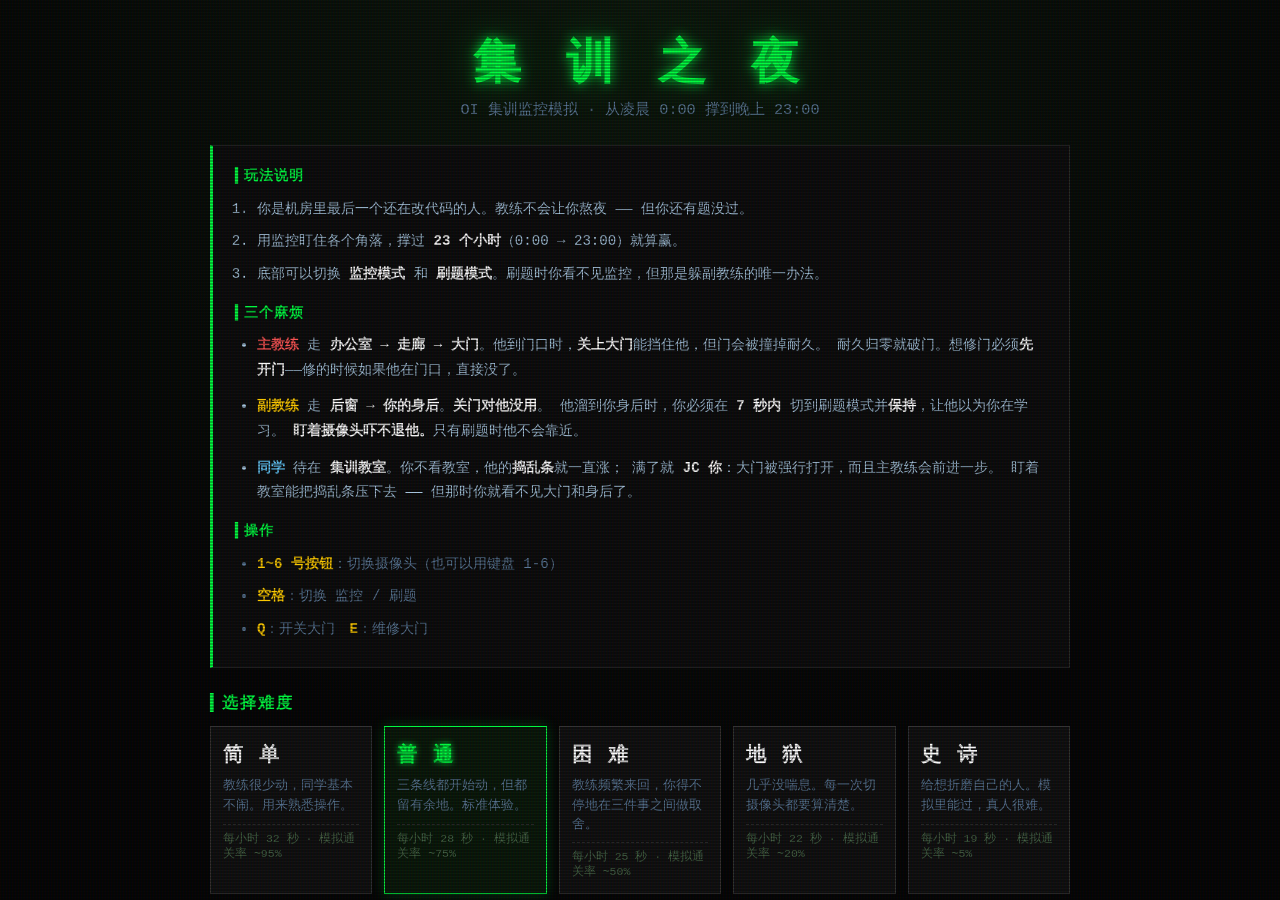
==== oi-night-standalone.html @ 8c4fd706 "Add files via upload" ====
<!DOCTYPE html>
<html lang="zh-CN">
<head>
    <meta charset="UTF-8">
    <meta name="viewport" content="width=device-width, initial-scale=1.0">
    <title>集训之夜 · 监控室</title>
    <meta name="description" content="一个 OIer 做的生存小游戏。你是机房里最后一个还在改代码的人，用监控撑过 23 个小时。">
    <meta name="theme-color" content="#050505">
    <meta property="og:title" content="集训之夜 · 监控室">
    <meta property="og:description" content="撑过 23 个小时，别让教练抓到你。">
    <meta property="og:type" content="website">
    <style>
:root {
    --bg-color: #050505;
    --screen-bg: #0a0f0a;
    --text-primary: #a8c7e0;
    --text-secondary: #5c7a99;
    --green: #00ff41;
    --red: #ff3333;
    --yellow: #ffcc00;
    --blue: #66ccff;
    --font-mono: 'Courier New', Courier, monospace;
}

* { box-sizing: border-box; }

body {
    margin: 0; padding: 0;
    background-color: var(--bg-color);
    color: var(--text-primary);
    font-family: var(--font-mono);
    overflow: hidden;
    height: 100vh;
}

/* ============ CRT ============ */
#crt-overlay {
    position: fixed; top: 0; left: 0;
    width: 100vw; height: 100vh;
    background:
        linear-gradient(rgba(18,16,16,0) 50%, rgba(0,0,0,0.28) 50%),
        linear-gradient(90deg, rgba(255,0,0,0.06), rgba(0,255,0,0.02), rgba(0,0,255,0.06));
    background-size: 100% 3px, 3px 100%;
    pointer-events: none;
    z-index: 999;
    animation: flicker 0.15s infinite;
}
@keyframes flicker { 0%{opacity:.96} 50%{opacity:1} 100%{opacity:.97} }

/* 危险时的红色暗角 */
#danger-vignette {
    position: fixed; top:0; left:0; width:100vw; height:100vh;
    pointer-events: none; z-index: 998;
    background: radial-gradient(circle, transparent 40%, rgba(255,0,0,0.55) 100%);
    opacity: 0;
    transition: opacity .3s;
}
#danger-vignette.on { animation: heartbeat 0.9s infinite; }
@keyframes heartbeat {
    0%   { opacity: .25; }
    15%  { opacity: .85; }
    30%  { opacity: .35; }
    45%  { opacity: .95; }
    100% { opacity: .25; }
}

.hidden { display: none !important; }

/* ============ 开始界面 ============ */
#start-screen {
    position: fixed; top:0; left:0; width:100vw; height:100vh;
    overflow-y: auto;
    display: flex; justify-content: center; align-items: flex-start;
    padding: 30px 20px;
    background: radial-gradient(circle at 50% 0%, #0d1a0d 0%, #050505 70%);
    z-index: 500;
}
.start-box { width: 100%; max-width: 860px; }

.title {
    text-align: center; font-size: 3em; margin: 0 0 5px;
    color: var(--green);
    text-shadow: 0 0 12px var(--green), 0 0 40px rgba(0,255,65,.35);
    letter-spacing: 8px;
}
.subtitle { text-align:center; color: var(--text-secondary); margin: 0 0 25px; font-size: .95em; }

.rules {
    background: #0d0d0d; border: 1px solid #2a2a2a;
    border-left: 3px solid var(--green);
    padding: 18px 22px; margin-bottom: 25px;
    font-size: .88em; line-height: 1.75;
}
.rules h3 { color: var(--green); margin: 14px 0 8px; font-size: 1em; letter-spacing: 1px; }
.rules h3:first-child { margin-top: 0; }
.rules ol, .rules ul { margin: 0; padding-left: 22px; }
.rules li { margin-bottom: 8px; }
.rules b { color: #fff; }
.roles li { margin-bottom: 12px; }
.r-name { font-weight: bold; }

.keys li { color: var(--text-secondary); }
.keys b { color: var(--yellow); }

.balance-note {
    font-size: .78em; color: #5a7a5a; line-height: 1.7;
    border-left: 2px solid #2a4a2a; padding: 8px 0 8px 12px; margin: 0 0 22px;
}
.balance-note b { color: var(--yellow); }

.diff-title { color: var(--green); letter-spacing: 2px; font-size: 1em; margin: 0 0 12px; }
.diff-grid {
    display: grid;
    grid-template-columns: repeat(auto-fit, minmax(150px, 1fr));
    gap: 12px; margin-bottom: 25px;
}
.diff-card {
    background: #111; border: 1px solid #333;
    padding: 14px 12px; cursor: pointer;
    transition: all .2s; position: relative;
}
.diff-card:hover { background: #1a1a1a; border-color: #666; transform: translateY(-2px); }
.diff-card.selected {
    border-color: var(--green); background: #0a1a0a;
    box-shadow: 0 0 12px rgba(0,255,65,.25);
}
.d-name { font-size: 1.25em; font-weight: bold; color: #fff; margin-bottom: 8px; letter-spacing: 2px; }
.diff-card.selected .d-name { color: var(--green); text-shadow: 0 0 6px var(--green); }
.d-desc { font-size: .8em; color: var(--text-secondary); line-height: 1.5; min-height: 40px; }
.d-stat { font-size: .72em; color: #4a6a4a; margin-top: 8px; border-top: 1px dashed #333; padding-top: 6px; }

#btn-start {
    display: block; width: 100%;
    background: #0a1a0a; color: var(--green);
    border: 2px solid var(--green);
    padding: 16px; font-family: var(--font-mono);
    font-size: 1.3em; letter-spacing: 6px; cursor: pointer;
    transition: all .2s;
}
#btn-start:hover { background: var(--green); color: #000; box-shadow: 0 0 25px var(--green); }

/* ============ 游戏容器 ============ */
#game-container {
    position: relative;
    width: 100%; max-width: 1300px;
    height: 96vh; margin: 2vh auto;
    display: flex; flex-direction: column;
    background: #111; border: 1px solid #333;
    box-shadow: 0 0 25px rgba(0,255,65,.08);
}

/* ---- 状态栏 ---- */
#status-bar {
    height: 62px; background: #000; border-bottom: 2px solid #333;
    display: flex; align-items: center; gap: 22px;
    padding: 0 20px; font-weight: bold; letter-spacing: 1px;
    flex-shrink: 0;
}
.logo { color: var(--green); text-shadow: 0 0 6px var(--green); font-size: .95em; white-space: nowrap; }
.clock-box { font-size: 1.15em; color: #fff; white-space: nowrap; }
.clock-box .period { color: var(--text-secondary); font-size: .8em; margin-left: 4px; }

.meter { display: flex; align-items: center; gap: 8px; font-size: .8em; color: var(--text-secondary); white-space: nowrap; }
.bar { width: 110px; height: 13px; background: #222; border: 1px solid #444; }
.fill { height: 100%; width: 100%; background: var(--green); transition: width .25s, background-color .25s; box-shadow: 0 0 6px var(--green); }
.fill.cls { background: var(--blue); box-shadow: 0 0 6px var(--blue); }
.diff-label { margin-left: auto; font-size: .78em; color: #555; white-space: nowrap; }
.diff-label span { color: var(--yellow); }

/* ---- 监控区 ---- */
#monitor-screen { flex: 1; display: flex; background: var(--screen-bg); overflow: hidden; }

.cam-viewer {
    flex: 3; position: relative;
    border-right: 2px solid #333;
    display: flex; justify-content: center; align-items: center;
    background: radial-gradient(circle, #16201a 0%, #000 100%);
    min-width: 0;
}
.feed-content {
    width: 92%; height: 92%;
    border: 2px solid #444; position: relative; overflow: hidden;
    box-shadow: inset 0 0 60px rgba(0,0,0,.9);
    transition: background .4s;
}
.static-noise {
    position: absolute; inset: 0;
    background-image: url('[data-uri]');
    opacity: .16; pointer-events: none; z-index: 3;
}
.cam-info {
    position: absolute; top: 10px; left: 10px; z-index: 5;
    background: rgba(0,0,0,.65); padding: 5px 12px;
    border-left: 3px solid var(--green);
}
.cam-info h2 { margin: 0; font-size: 15px; color: #fff; font-weight: normal; letter-spacing: 1px; }
.rec-dot { position: absolute; top: 10px; right: 10px; color: var(--red); font-weight: bold; z-index: 5; font-size: .85em; animation: blink 1.1s infinite; }
@keyframes blink { 50% { opacity: 0; } }

#cam-log {
    position: absolute; bottom: 8px; left: 10px; right: 10px; z-index: 5;
    font-size: .72em; color: #6a8a6a; text-shadow: 0 0 4px #000;
    height: 34px; overflow: hidden; line-height: 1.5;
    pointer-events: none;
}
#cam-log div { opacity: .9; }
#cam-log div:last-child { color: #9fc; }

#cam-visuals { position: absolute; inset: 0; z-index: 2; }

/* ---- 副教练警告 ---- */
#sub-warning {
    position: absolute; top: 50%; left: 50%; transform: translate(-50%,-50%);
    z-index: 8; text-align: center;
    color: var(--red); font-weight: bold; font-size: 1.1em;
    background: rgba(0,0,0,.8); border: 2px solid var(--red);
    padding: 14px 26px; text-shadow: 0 0 8px var(--red);
    animation: warnpulse .5s infinite alternate;
}
@keyframes warnpulse { from { box-shadow: 0 0 10px var(--red);} to { box-shadow: 0 0 35px var(--red);} }
.sub-bar { width: 220px; height: 10px; background: #300; margin: 10px auto 6px; border: 1px solid #600; }
#sub-fill { height: 100%; width: 100%; background: var(--red); transition: width .2s linear; }
.sub-time { font-size: .85em; color: #fff; }

/* ---- 摄像头按钮 ---- */
#cam-map {
    flex: 1; min-width: 150px; max-width: 210px;
    background: #000; display: flex; flex-direction: column;
    padding: 10px; gap: 8px; border-left: 1px solid #333;
    overflow-y: auto;
}
.cam-btn {
    background: #111; border: 1px solid #333; color: #777;
    padding: 12px 10px; cursor: pointer; font-family: var(--font-mono);
    text-align: left; transition: all .2s; position: relative; overflow: hidden;
    font-size: .82em; line-height: 1.4;
}
.cam-btn b { color: #aaa; font-size: 1.1em; margin-right: 6px; }
.cam-btn:hover { background: #1e1e1e; color: #bbb; }
.cam-btn.active { background: #003300; color: var(--green); border-color: var(--green); box-shadow: 0 0 10px rgba(0,255,65,.2); }
.cam-btn.active b { color: var(--green); }
.cam-btn.active::after {
    content: ''; position: absolute; inset: 0;
    background: linear-gradient(45deg, transparent 40%, rgba(255,255,255,.1) 50%, transparent 60%);
    animation: scan 2s infinite;
}
@keyframes scan { 0%{transform:translateX(-100%)} 100%{transform:translateX(100%)} }
.cam-btn .alert { color: var(--red); animation: blink .6s infinite; }

/* ---- 控制面板 ---- */
#control-panel {
    height: 76px; background: #000; border-top: 2px solid #333;
    display: flex; justify-content: space-between; align-items: center;
    padding: 0 20px; flex-shrink: 0;
}
.btn-mode {
    background: #222; color: #fff; border: 1px solid #444;
    padding: 11px 22px; cursor: pointer; font-family: var(--font-mono); font-size: .9em;
}
.btn-mode:hover { background: #333; }
.panel-right { display: flex; gap: 14px; }
.btn-action {
    padding: 11px 26px; font-family: var(--font-mono); font-weight: bold;
    cursor: pointer; border: none; text-transform: uppercase; font-size: .9em;
    transition: all .2s;
}
.door-btn { background: #331111; color: #ff5555; border: 1px solid #552222; }
.door-btn.closed { background: #113311; color: #55ff55; border-color: #225522; }
.repair-btn { background: #333311; color: #ffff55; border: 1px solid #555522; }
.repair-btn:disabled, .door-btn:disabled { opacity: .4; cursor: not-allowed; }

/* ---- 刷题界面 ---- */
#study-screen {
    position: absolute; top: 62px; bottom: 76px; left: 0; right: 0;
    background: #1e1e1e; z-index: 60;
    display: flex; justify-content: center; align-items: center;
}
.ide-container {
    width: 82%; height: 84%; background: #252526; border: 1px solid #333;
    box-shadow: 0 12px 40px rgba(0,0,0,.6);
    display: flex; flex-direction: column;
}
.ide-header {
    height: 32px; background: #333; display: flex; justify-content: space-between;
    align-items: center; padding: 0 12px; font-size: 12px; color: #ccc;
}
.ide-controls { display: flex; align-items: center; gap: 12px; }
.exit-study-btn {
    background: var(--red); color: #fff; border: none; padding: 3px 10px;
    font-size: 10px; cursor: pointer; font-family: var(--font-mono); border-radius: 2px;
}
.exit-study-btn:hover { background: #ff5555; }
.ide-controls .dots { display: flex; gap: 5px; }
.ide-controls .dot { width: 10px; height: 10px; border-radius: 50%; display: inline-block; }
.red{background:#ff5f56} .yellow{background:#ffbd2e} .green{background:#27c93f}

.code-editor {
    flex: 1; padding: 20px; color: #d4d4d4;
    font-family: 'Consolas','Monaco',monospace; font-size: 14px; line-height: 1.65; overflow: auto;
}
.keyword{color:#569cd6} .string{color:#ce9178} .comment{color:#6a9955}
.function{color:#dcdcaa} .type{color:#4ec9b0} .boolean{color:#569cd6} .number{color:#b5cea8}

#study-progress-box { padding: 14px 20px; border-top: 1px solid #3a3a3a; background: #2a2a2b; }
.sp-label { font-size: .8em; color: var(--yellow); margin-bottom: 8px; }
.sp-bar { height: 14px; background: #222; border: 1px solid #555; }
#study-progress-fill { height: 100%; width: 0%; background: var(--yellow); transition: width .2s linear; box-shadow: 0 0 8px var(--yellow); }

/* ============ 场景装饰 ============ */
.dec { position: absolute; }

/* 教室 */
.dec-board { left:12%; top:14%; width:52%; height:26%; background:#0f1a12; border:4px solid #3a2f22; }
.dec-board::after { content:'#include <bits/stdc++.h>'; position:absolute; left:10px; top:10px; color:#4a6a4a; font-size:11px; }
.dec-banner { left:8%; top:4%; width:70%; height:7%; background:#3a1010; border:1px solid #6a2020; display:flex; align-items:center; justify-content:center; }
.dec-banner span { color:#c88; font-size:10px; letter-spacing:3px; }
.dec-desk { bottom:16%; width:16%; height:6%; background:#241a12; border-top:2px solid #3a2a1a; box-shadow:0 -6px 12px rgba(0,0,0,.5); }
.dec-desk.d1{left:6%} .dec-desk.d2{left:26%} .dec-desk.d3{left:46%} .dec-desk.d4{left:66%} .dec-desk.d5{left:86%}
.dec-chair { bottom:10%; width:7%; height:9%; background:#1a1410; border-radius:3px 3px 0 0; }
.dec-chair.c1{left:10%} .dec-chair.c2{left:30%} .dec-chair.c3{left:50%} .dec-chair.c4{left:70%}

/* 办公室 */
.dec-o-desk { left:20%; bottom:14%; width:56%; height:10%; background:#2a2018; border-top:3px solid #4a3828; }
.dec-monitor { left:38%; bottom:24%; width:20%; height:14%; background:#0a1015; border:2px solid #333; box-shadow:0 0 12px rgba(80,160,255,.25); }
.dec-monitor::after { content:''; position:absolute; inset:3px; background:linear-gradient(#123,#012); animation:screenflicker 3s infinite; }
@keyframes screenflicker { 0%,97%{opacity:.7} 98%{opacity:.3} 100%{opacity:.8} }
.dec-trophy { right:12%; bottom:24%; width:7%; height:12%; background:linear-gradient(#8a6a20,#4a3810); clip-path:polygon(30% 0,70% 0,70% 35%,90% 60%,60% 55%,60% 100%,40% 100%,40% 55%,10% 60%,30% 35%); }
.dec-shelf { right:8%; top:18%; width:20%; height:30%; border:2px solid #3a2a1a; background:#180f08; }
.dec-shelf::after { content:'奖状 · 奖状 · 奖状'; position:absolute; top:8px; left:4px; color:#6a5a3a; font-size:9px; }

/* 走廊 */
.dec-locker { top:22%; width:11%; height:52%; background:#1a2228; border:1px solid #2a3a42; }
.dec-locker::after { content:''; position:absolute; top:20%; left:70%; width:4px; height:4px; background:#6a8a9a; border-radius:50%; }
.dec-locker.l1{left:4%} .dec-locker.l2{left:16%} .dec-locker.l3{left:28%} .dec-locker.l4{left:64%} .dec-locker.l5{left:76%} .dec-locker.l6{left:88%}
.dec-hydrant { right:5%; top:30%; width:7%; height:16%; background:#8a1010; border:1px solid #c22; }
.dec-poster { right:16%; top:16%; width:13%; height:18%; background:#2a2a3a; border:1px solid #4a4a6a; transform:rotate(-2deg); }
.dec-poster::after { content:'NOIP\n加油'; position:absolute; top:6px; left:6px; color:#7a7aaa; font-size:9px; white-space:pre; }
.dec-emlight { left:46%; top:8%; width:8%; height:5%; background:#5a1010; border-radius:2px; animation:emblink 2.5s infinite; }
@keyframes emblink { 0%,88%{opacity:.35;box-shadow:none} 92%{opacity:1;box-shadow:0 0 14px #f33} 100%{opacity:.35} }
.dec-floorlamp { bottom:4%; left:10%; right:10%; height:3px; background:linear-gradient(90deg,transparent,#2a4a3a,#2a4a3a,transparent); box-shadow:0 0 10px rgba(0,255,65,.2); }
.dec-windowlight { left:34%; top:0; width:22%; height:40%; background:linear-gradient(rgba(140,180,255,.10),transparent); }

/* 门口 */
.dec-door { left:28%; top:12%; width:44%; height:76%; background:linear-gradient(#2a1a12,#1a0e08); border:4px solid #4a3020; }
.dec-door::after { content:''; position:absolute; right:8%; top:48%; width:5%; height:6%; background:#c8a040; border-radius:50%; box-shadow:0 0 6px #a80; }
.dec-door.closed { background:linear-gradient(#1a2a1a,#0e1a0e); border-color:#2a5a2a; }
.dec-sign { left:36%; top:5%; width:28%; height:6%; background:#111; border:1px solid #444; display:flex; align-items:center; justify-content:center; }
.dec-sign span { font-size:9px; color:#8aa; letter-spacing:2px; }
.dec-alarm { right:12%; top:14%; width:6%; height:6%; border-radius:50%; background:#3a0000; animation:emblink 1.4s infinite; }
.dec-mat { bottom:6%; left:24%; width:52%; height:6%; background:#1a1410; border:1px solid #2a2018; }

/* 窗户 */
.dec-frame { inset:8%; border:14px solid #2a221a; }
.dec-frame::before { content:''; position:absolute; left:48%; top:0; bottom:0; width:12px; background:#2a221a; }
.dec-frame::after { content:''; position:absolute; top:46%; left:0; right:0; height:12px; background:#2a221a; }
.dec-moon { right:16%; top:14%; width:9%; height:9%; border-radius:50%; background:#dde8ff; box-shadow:0 0 30px 10px rgba(180,210,255,.35); }
.dec-tree { left:10%; bottom:8%; width:26%; height:60%; background:#050a05; clip-path:polygon(50% 0,70% 30%,60% 30%,80% 62%,40% 100%,0 62%,20% 30%,10% 30%); animation:sway 5s ease-in-out infinite alternate; transform-origin: bottom center; }
@keyframes sway { from{transform:rotate(-1.5deg)} to{transform:rotate(1.5deg)} }
.dec-glass { inset:8%; background:linear-gradient(115deg, rgba(255,255,255,.06) 0%, transparent 35%, transparent 60%, rgba(255,255,255,.04) 100%); }

/* 身后 */
.dec-wall { inset:0; background:repeating-linear-gradient(90deg,#0a0a0a 0 40px,#0d0d0d 40px 42px); }
.dec-chairback { left:36%; bottom:6%; width:28%; height:34%; background:#14100c; border-radius:6px 6px 0 0; border:1px solid #221a12; }
.dec-dark { inset:0; background:radial-gradient(circle at 50% 60%, transparent 10%, rgba(0,0,0,.85) 75%); }

/* 角色 */
.sprite { position:absolute; z-index:4; transition: left .4s ease, top .4s ease; }
.sprite .head { width:34px; height:34px; border-radius:50%; margin:0 auto; }
.sprite .body { width:46px; height:52px; border-radius:8px 8px 4px 4px; margin-top:3px; }
.sprite.main .head { background:#3a1010; box-shadow:0 0 12px rgba(255,0,0,.5); }
.sprite.main .body { background:#4a1414; box-shadow:0 0 14px rgba(255,0,0,.4); }
.sprite.sub  .head { background:#2a2a10; box-shadow:0 0 12px rgba(255,220,0,.4); }
.sprite.sub  .body { background:#3a3a14; box-shadow:0 0 14px rgba(255,220,0,.3); }
.sprite.mate .head { background:#102a3a; box-shadow:0 0 10px rgba(100,200,255,.4); }
.sprite.mate .body { background:#143a4a; box-shadow:0 0 12px rgba(100,200,255,.3); }
.sprite.angry { animation: shake .35s infinite; }
@keyframes shake { 0%,100%{transform:translateX(0)} 50%{transform:translateX(3px)} }
.sprite .tag {
    position:absolute; top:-16px; left:50%; transform:translateX(-50%);
    font-size:10px; color:#fff; background:rgba(0,0,0,.7); padding:1px 5px; white-space:nowrap;
}
.sprite.main .tag { color:#ff6666; }
.sprite.sub  .tag { color:#ffdd55; }
.sprite.mate .tag { color:#88ddff; }

/* 惊吓闪影 */
.ghost {
    position:absolute; z-index:6; width:70px; height:110px;
    background:radial-gradient(circle at 50% 25%, rgba(255,255,255,.5), transparent 70%);
    filter:blur(3px);
    animation: ghostflash .7s forwards;
}
@keyframes ghostflash {
    0%{opacity:0; transform:scale(.8)} 20%{opacity:.55} 45%{opacity:.1} 70%{opacity:.4} 100%{opacity:0; transform:scale(1.15)}
}

/* ============ 弹窗 ============ */
#modal {
    position: fixed; inset: 0; background: rgba(0,0,0,.96);
    z-index: 1000; display: flex; justify-content: center; align-items: center;
}
.modal-content {
    background: #111; border: 2px solid var(--red);
    padding: 40px 50px; text-align: center; max-width: 560px;
    box-shadow: 0 0 35px var(--red);
}
.modal-content.success { border-color: var(--green); box-shadow: 0 0 35px var(--green); }
.modal-content h2 { font-size: 2.2em; margin: 0 0 18px; letter-spacing: 6px; }
.fail h2 { color: var(--red); text-shadow: 0 0 14px var(--red); }
.success h2 { color: var(--green); text-shadow: 0 0 14px var(--green); }
#modal-msg { font-size: .95em; line-height: 1.8; color: #ccc; }
.modal-stat { font-size: .8em; color: #666; margin: 16px 0 20px; border-top: 1px dashed #333; padding-top: 12px; }
.btn-restart {
    background: #333; color: #fff; border: 1px solid #555;
    padding: 10px 28px; cursor: pointer; font-family: var(--font-mono); margin: 0 6px;
}
.btn-restart:hover { background: #555; }
.btn-back { background: #1a1a1a; color: #888; }

@media (max-width: 900px) {
    #status-bar { gap: 12px; flex-wrap: wrap; height: auto; padding: 8px 12px; }
    .cam-viewer { flex: 2; }
    .title { font-size: 2em; letter-spacing: 4px; }
}

/* ============ 成就墙 / 最佳成绩 ============ */
.panel-row { display: grid; grid-template-columns: 1fr 1fr; gap: 14px; margin-bottom: 22px; }
.panel { background: #0d0d0d; border: 1px solid #2a2a2a; border-left: 3px solid #2a5a2a; padding: 14px 16px; }
.p-title { color: var(--green); font-size: .95em; letter-spacing: 2px; margin: 0 0 12px; }

.ach-wall { display: flex; flex-direction: column; gap: 7px; max-height: 300px; overflow-y: auto; padding-right: 4px; }
.ach-card { border: 1px solid #222; background: #111; padding: 7px 10px; font-size: .74em; line-height: 1.45; }
.ach-card.locked { opacity: .38; }
.ach-card.locked .a-lvl { color: #444; }
.a-top { display: flex; align-items: baseline; gap: 8px; }
.a-lvl { font-weight: bold; font-size: 1.15em; }
.a-name { color: #ddd; font-size: 1.05em; }
.a-desc { color: #6a7a6a; margin-top: 3px; }

/* 等级配色 */
.lv-C .a-lvl, .ach-card.got.lv-C { border-color: #4a4a4a; }
.lv-C .a-lvl { color: #9a9a9a; }
.lv-B .a-lvl { color: #66ccff; }
.lv-A .a-lvl { color: #ffcc00; }
.lv-S .a-lvl { color: #ff5555; text-shadow: 0 0 8px rgba(255,60,60,.6); }
.ach-card.got.lv-B { border-left: 3px solid #66ccff; }
.ach-card.got.lv-A { border-left: 3px solid #ffcc00; }
.ach-card.got.lv-S { border-left: 3px solid #ff5555; box-shadow: 0 0 10px rgba(255,60,60,.15); }

.best-table { font-size: .78em; margin-bottom: 12px; }
.b-row { display: flex; justify-content: space-between; padding: 5px 0; border-bottom: 1px dashed #222; }
.b-diff { color: var(--text-secondary); }
.b-score { color: var(--yellow); }
.b-sum { margin-top: 10px; color: #5a7a5a; font-size: .9em; line-height: 1.6; }
.btn-clear {
    background: #1a1a1a; color: #777; border: 1px solid #333;
    padding: 6px 14px; font-family: var(--font-mono); font-size: .74em; cursor: pointer;
}
.btn-clear:hover { background: #3a1a1a; color: #ff7777; border-color: #552; }

/* ============ 结算评分 ============ */
.score-box { margin: 16px 0 6px; padding: 14px; border: 1px solid #333; background: #0c0c0c; }
.s-num { font-size: 2.6em; font-weight: bold; letter-spacing: 2px; line-height: 1; }
.s-rank { font-size: 1.1em; letter-spacing: 4px; margin-top: 4px; }
.s-formula { font-size: .68em; color: #6a7a6a; margin-top: 10px; line-height: 1.8; }
.s-formula b { color: #fff; }
.s-new { color: var(--yellow); font-size: .8em; margin-top: 8px; text-shadow: 0 0 8px rgba(255,204,0,.5); }
.s-old { color: #555; font-size: .72em; margin-top: 6px; }
.rank-D  .s-num, .rank-D  .s-rank { color: #777; }
.rank-C  .s-num, .rank-C  .s-rank { color: #9ab; }
.rank-B  .s-num, .rank-B  .s-rank { color: #66ccff; }
.rank-A  .s-num, .rank-A  .s-rank { color: #ffcc00; }
.rank-S  .s-num, .rank-S  .s-rank { color: #ff8833; text-shadow: 0 0 12px rgba(255,136,51,.5); }
.rank-SS .s-num, .rank-SS .s-rank { color: #ff5555; text-shadow: 0 0 14px rgba(255,85,85,.5); }
.rank-SSS .s-num, .rank-SSS .s-rank { color: #ff33cc; text-shadow: 0 0 18px rgba(255,51,204,.6); }

.run-ach { margin: 8px 0 18px; font-size: .78em; }
.ra-title { color: var(--yellow); margin-bottom: 8px; }
.ra-item { display: inline-block; margin: 3px 5px 3px 0; padding: 3px 10px; border: 1px solid #333; background: #141414; }
.ra-item.lv-S { border-color: #ff5555; color: #ff8888; }
.ra-item.lv-A { border-color: #ffcc00; color: #ffdd66; }
.ra-item.lv-B { border-color: #66ccff; color: #88ddff; }
.ra-item.lv-C { border-color: #666; color: #aaa; }
.ra-none { color: #4a5a4a; font-size: .9em; }

/* ============ 成就弹窗 ============ */
#ach-toast { position: fixed; top: 18px; right: 18px; z-index: 1200; display: flex; flex-direction: column; gap: 8px; }
.ach-toast-item {
    background: #0f0f0f; border: 1px solid #555; border-left: 4px solid #888;
    padding: 10px 16px; min-width: 230px; box-shadow: 0 4px 18px rgba(0,0,0,.8);
    animation: toastin .3s ease-out; transition: opacity .5s, transform .5s;
}
.ach-toast-item.out { opacity: 0; transform: translateX(30px); }
@keyframes toastin { from { opacity: 0; transform: translateX(40px); } to { opacity: 1; transform: none; } }
.ach-toast-item.lv-S { border-left-color: #ff5555; box-shadow: 0 0 20px rgba(255,60,60,.3); }
.ach-toast-item.lv-A { border-left-color: #ffcc00; }
.ach-toast-item.lv-B { border-left-color: #66ccff; }
.ach-toast-item.lv-C { border-left-color: #999; }
.t-lvl { font-weight: bold; font-size: 1.2em; margin-right: 8px; }
.lv-S .t-lvl { color: #ff5555; } .lv-A .t-lvl { color: #ffcc00; }
.lv-B .t-lvl { color: #66ccff; } .lv-C .t-lvl { color: #999; }
.t-name { color: #fff; font-size: .95em; }
.t-desc { display: block; color: #6a7a6a; font-size: .72em; margin-top: 4px; line-height: 1.45; }

@media (max-width: 760px) {
    .panel-row { grid-template-columns: 1fr; }
}

</style>
</head>
<body>

<div id="crt-overlay"></div>
<div id="danger-vignette"></div>
<div id="ach-toast"></div>

<!-- ===================== 开始界面 ===================== -->
<div id="start-screen">
    <div class="start-box">
        <h1 class="title">集 训 之 夜</h1>
        <p class="subtitle">OI 集训监控模拟 · 从凌晨 0:00 撑到晚上 23:00</p>

        <div class="rules">
            <h3>▍玩法说明</h3>
            <ol>
                <li>你是机房里最后一个还在改代码的人。教练不会让你熬夜 —— 但你还有题没过。</li>
                <li>用监控盯住各个角落，撑过 <b>23 个小时</b>（0:00 → 23:00）就算赢。</li>
                <li>底部可以切换 <b>监控模式</b> 和 <b>刷题模式</b>。刷题时你看不见监控，但那是躲副教练的唯一办法。</li>
            </ol>

            <h3>▍三个麻烦</h3>
            <ul class="roles">
                <li>
                    <span class="r-name" style="color:#ff5555">主教练</span>
                    走 <b>办公室 → 走廊 → 大门</b>。他到门口时，<b>关上大门</b>能挡住他，但门会被撞掉耐久。
                    耐久归零就破门。想修门必须<b>先开门</b>——修的时候如果他在门口，直接没了。
                </li>
                <li>
                    <span class="r-name" style="color:#ffcc00">副教练</span>
                    走 <b>后窗 → 你的身后</b>。<b>关门对他没用</b>。
                    他溜到你身后时，你必须在 <b>7 秒内</b> 切到刷题模式并<b>保持</b>，让他以为你在学习。
                    <b>盯着摄像头吓不退他。</b>只有刷题时他不会靠近。
                </li>
                <li>
                    <span class="r-name" style="color:#66ccff">同学</span>
                    待在 <b>集训教室</b>。你不看教室，他的<b>捣乱条</b>就一直涨；
                    满了就 <b>JC 你</b>：大门被强行打开，而且主教练会前进一步。
                    盯着教室能把捣乱条压下去 —— 但那时你就看不见大门和身后了。
                </li>
            </ul>

            <h3>▍操作</h3>
            <ul class="keys">
                <li><b>1~6 号按钮</b>：切换摄像头（也可以用键盘 1-6）</li>
                <li><b>空格</b>：切换 监控 / 刷题</li>
                <li><b>Q</b>：开关大门　<b>E</b>：维修大门</li>
            </ul>
        </div>

        <h3 class="diff-title">▍选择难度</h3>
        <div class="diff-grid" id="diff-grid">
            <div class="diff-card" data-diff="easy">
                <div class="d-name">简 单</div>
                <div class="d-desc">教练很少动，同学基本不闹。用来熟悉操作。</div>
                <div class="d-stat">每小时 32 秒 · 模拟通关率 ~95%</div>
            </div>
            <div class="diff-card selected" data-diff="normal">
                <div class="d-name">普 通</div>
                <div class="d-desc">三条线都开始动，但都留有余地。标准体验。</div>
                <div class="d-stat">每小时 28 秒 · 模拟通关率 ~75%</div>
            </div>
            <div class="diff-card" data-diff="hard">
                <div class="d-name">困 难</div>
                <div class="d-desc">教练频繁来回，你得不停地在三件事之间做取舍。</div>
                <div class="d-stat">每小时 25 秒 · 模拟通关率 ~50%</div>
            </div>
            <div class="diff-card" data-diff="hell">
                <div class="d-name">地 狱</div>
                <div class="d-desc">几乎没喘息。每一次切摄像头都要算清楚。</div>
                <div class="d-stat">每小时 22 秒 · 模拟通关率 ~20%</div>
            </div>
            <div class="diff-card" data-diff="epic">
                <div class="d-name">史 诗</div>
                <div class="d-desc">给想折磨自己的人。模拟里能过，真人很难。</div>
                <div class="d-stat">每小时 19 秒 · 模拟通关率 ~5%</div>
            </div>
        </div>

        <p class="balance-note">
            通关率是用模拟器跑 5000 局、由"零延迟最优玩家"打出来的，真人会明显更低。<br>
            一条保命规则：主教练堵在门口时，同学 JC <b>不会</b>把门打开 —— 否则你在刷题躲副教练时会被无解秒杀。
        </p>

        <div class="panel-row">
            <div class="panel">
                <h3 class="p-title">▍成就墙</h3>
                <div id="ach-wall" class="ach-wall"></div>
            </div>
            <div class="panel">
                <h3 class="p-title">▍最佳成绩</h3>
                <div id="best-table" class="best-table"></div>
                <button id="btn-clear" class="btn-clear">清除存档</button>
            </div>
        </div>

        <button id="btn-start">进 入 监 控 室</button>
    </div>
</div>

<!-- ===================== 游戏界面 ===================== -->
<div id="game-container" class="hidden">

    <header id="status-bar">
        <div class="logo">机房监控 · V2.0</div>
        <div class="clock-box">
            时间 <span id="clock">0:00</span> <span id="clock-period" class="period">凌晨</span>
        </div>
        <div class="meter">
            <span>大门耐久</span>
            <div class="bar"><div id="dur-fill" class="fill"></div></div>
        </div>
        <div class="meter" id="cls-wrap">
            <span>同学捣乱</span>
            <div class="bar"><div id="cls-fill" class="fill cls"></div></div>
        </div>
        <div class="diff-label">难度：<span id="diff-label">普通</span></div>
    </header>

    <main id="monitor-screen">
        <div class="cam-viewer">
            <div id="current-cam-feed" class="feed-content">
                <div class="static-noise"></div>

                <div class="cam-info">
                    <h2 id="cam-name">1号 · 集训教室</h2>
                    <div class="rec-dot">● 录制中</div>
                </div>

                <div id="cam-visuals"></div>

                <div id="cam-log"></div>

                <div id="sub-warning" class="hidden">
                    ⚠ 副教练在你身后！立刻刷题！
                    <div class="sub-bar"><div id="sub-fill"></div></div>
                    <div class="sub-time"><span id="sub-seconds">7</span> 秒</div>
                </div>
            </div>
        </div>

        <div id="cam-map">
            <button class="cam-btn active" data-cam="classroom"><b>1号</b> 集训教室</button>
            <button class="cam-btn" data-cam="office"><b>2号</b> 教练办公室</button>
            <button class="cam-btn" data-cam="hallway"><b>3号</b> 一楼走廊</button>
            <button class="cam-btn" data-cam="door"><b>4号</b> 大门入口</button>
            <button class="cam-btn" data-cam="window"><b>5号</b> 后窗</button>
            <button class="cam-btn" data-cam="behind"><b>6号</b> 你的身后</button>
        </div>
    </main>

    <!-- 刷题界面 -->
    <div id="study-screen" class="hidden">
        <div class="ide-container">
            <div class="ide-header">
                <span>main.cpp - 深夜刷题中</span>
                <div class="ide-controls">
                    <button id="btn-exit-study" class="exit-study-btn">退出刷题 (空格)</button>
                    <div class="dots">
                        <span class="dot red"></span><span class="dot yellow"></span><span class="dot green"></span>
                    </div>
                </div>
            </div>
            <div class="code-editor">
                <pre><code><span class="keyword">#include</span> <span class="string">&lt;bits/stdc++.h&gt;</span>
<span class="keyword">using namespace</span> std;

<span class="type">int</span> <span class="function">main</span>() {
    <span class="comment">// 还有三道题没过，不能睡。</span>
    <span class="keyword">while</span> (<span class="boolean">true</span>) {
        <span class="comment">// 假装在学习，别让教练发现……</span>
    }
    <span class="keyword">return</span> <span class="number">0</span>;
}</code></pre>
            </div>
            <div id="study-progress-box" class="hidden">
                <div class="sp-label">伪装进度（副教练正在观察你）</div>
                <div class="sp-bar"><div id="study-progress-fill"></div></div>
            </div>
        </div>
    </div>

    <footer id="control-panel">
        <div class="panel-left">
            <button id="btn-toggle-game" class="btn-mode">👁 切换至刷题模式 (空格)</button>
        </div>
        <div class="panel-right">
            <button id="btn-door" class="btn-action door-btn">
                <span id="door-status-text">开启</span> 大门 (Q)
            </button>
            <button id="btn-repair" class="btn-action repair-btn">维修大门 (E)</button>
        </div>
    </footer>
</div>

<!-- ===================== 结局 ===================== -->
<div id="modal" class="hidden">
    <div class="modal-content" id="modal-box">
        <h2 id="modal-title"></h2>
        <p id="modal-msg"></p>
        <div id="modal-stat" class="modal-stat"></div>
        <div id="score-box" class="score-box"></div>
        <div id="run-ach" class="run-ach"></div>
        <button id="btn-restart" class="btn-restart">重新开始</button>
        <button id="btn-back" class="btn-restart btn-back">返回主界面</button>
    </div>
</div>

<script>
/* =========================================================
   集训之夜 · 监控室
   时间 0:00 -> 23:00，撑到 23:00 胜利
   ========================================================= */

/* ---------------- 难度配置 ----------------
   这些数字不是拍脑袋定的，是用 sim.js 跑了 5000 局模拟调出来的。
   backP（主教练退回办公室的概率）是最敏感的旋钮：
   0.30 → 地狱胜率 1%；0.50 → 41%。调难度优先动它。
--------------------------------------------- */
const DIFF = {
    easy: {
        name: '简单', hourMs: 32000, aiMs: 6000,
        mainP: 0.24, subP: 0.20,
        backP: 0.60, fwdP: 0.78, retreatP: 0.85,   // 主教练行动
        clsUp: 2.0, clsDown: 30, jcPush: false,    // 同学
        repairMs: 55, repairAdd: 3, doorDmg: 9,
        subGrace: 7
    },
    normal: {
        name: '普通', hourMs: 28000, aiMs: 5000,
        mainP: 0.32, subP: 0.28,
        backP: 0.55, fwdP: 0.82, retreatP: 0.80,
        clsUp: 3.0, clsDown: 28, jcPush: false,
        repairMs: 65, repairAdd: 3, doorDmg: 11,
        subGrace: 7
    },
    hard: {
        name: '困难', hourMs: 25000, aiMs: 4500,
        mainP: 0.40, subP: 0.34,
        backP: 0.48, fwdP: 0.86, retreatP: 0.78,
        clsUp: 4.0, clsDown: 26, jcPush: false,
        repairMs: 75, repairAdd: 3, doorDmg: 12,
        subGrace: 7
    },
    hell: {
        name: '地狱', hourMs: 22000, aiMs: 3800,
        mainP: 0.42, subP: 0.36,
        backP: 0.50, fwdP: 0.90, retreatP: 0.76,
        clsUp: 4.5, clsDown: 24, jcPush: true,
        repairMs: 85, repairAdd: 3, doorDmg: 13,
        subGrace: 7
    },
    epic: {
        name: '史诗', hourMs: 19000, aiMs: 3300,
        mainP: 0.46, subP: 0.42,
        backP: 0.48, fwdP: 0.95, retreatP: 0.74,
        clsUp: 5.0, clsDown: 22, jcPush: true,
        repairMs: 95, repairAdd: 3, doorDmg: 15,
        subGrace: 7
    }
};

const START_HOUR = 0;
const END_HOUR = 23;

/* ---------------- 成就定义 ----------------
   lvl: C=80  B=150  A=300  S=500
--------------------------------------------- */
const ACH = [
    { id:'procrast',  lvl:'A', name:'摸鱼专家',
      desc:'副教练站到你身后，你拖到只剩 2 秒才去刷题 —— 还活着' },
    { id:'blade',     lvl:'S', name:'刀尖舞者',
      desc:'主教练堵门 + 副教练在身后 + 门耐久 <10%，那一刻你还活着' },
    { id:'jcgod',     lvl:'S', name:'JC 神',
      desc:'一局内被同学 JC 了 5 次' },
    { id:'gatekeeper',lvl:'B', name:'门神',
      desc:'通关，且全程门耐久没低于 50%' },
    { id:'grinder',   lvl:'B', name:'卷王',
      desc:'一局内 ≥45% 的时间在刷题' },
    { id:'friendly',  lvl:'B', name:'友好交流',
      desc:'全程没被 JC，并且通关' },
    { id:'whatudo',   lvl:'A', name:'你干嘛',
      desc:'在捣乱值 ≥95% 时成功打断' },

    { id:'honest',    lvl:'B', name:'诚实劳动',
      desc:'刷题占比 ≥ 80%' },
    { id:'epicsurv',  lvl:'A', name:'史诗幸存者',
      desc:'史诗难度通关' },
    { id:'oldliu',    lvl:'B', name:'江湖老六',
      desc:'副教练来袭前 ≥2 秒你就已经在刷题，而且之前一次都没刷过' },
    { id:'flash',     lvl:'A', name:'闪电切换',
      desc:'7 秒内连续切换模式 3 次，且副教练已在身后 ≥5 秒' },
    { id:'jcproof',   lvl:'A', name:'JC 绝缘体',
      desc:'累计 10 局没被 JC 过' },
    { id:'wire',      lvl:'S', name:'压线通关',
      desc:'通关前 10 秒内，门耐久 ≤5% 且没归零' },
    { id:'chaos',     lvl:'A', name:'捣乱大师',
      desc:'通关前 5 秒内捣乱值 ≥80%，同时门耐久 ≥50%' },
    { id:'nojcpls',   lvl:'C', name:'不要JC我啊！！！',
      desc:'被 JC 时，大门耐久 ≥80%' },
    { id:'jcuseless', lvl:'A', name:'JC 没用！',
      desc:'被 JC 时，大门耐久 <10%' },
    { id:'jcsuccess', lvl:'A', name:'JC 成功',
      desc:'你压制过捣乱值，可还是被 JC 了（压制时没压到 0）' },
];

const LVL_SCORE = { C: 80, B: 150, A: 300, S: 500 };
const DIFF_MULT = { easy: 0.8, normal: 1.0, hard: 1.3, hell: 1.7, epic: 2.2 };

const ACH_BY_ID = {};
ACH.forEach(a => { ACH_BY_ID[a.id] = a; });

/* ---------------- 存档 ---------------- */
const SAVE_KEY = 'oi-night-save-v1';
let save = { unlocked: {}, best: {}, runs: 0, wins: 0, noJcRuns: 0 };

function loadSave() {
    try {
        const raw = localStorage.getItem(SAVE_KEY);
        if (raw) {
            const o = JSON.parse(raw);
            if (o && typeof o === 'object') {
                save = Object.assign(save, o);
                if (!save.unlocked) save.unlocked = {};
                if (!save.best) save.best = {};
            }
        }
    } catch (e) {
        save = { unlocked: {}, best: {}, runs: 0, wins: 0, noJcRuns: 0 };
    }
}
function writeSave() {
    try { localStorage.setItem(SAVE_KEY, JSON.stringify(save)); } catch (e) {}
}
function clearSave() {
    save = { unlocked: {}, best: {}, runs: 0, wins: 0, noJcRuns: 0 };
    writeSave();
    renderAchWall();
    renderBest();
}

/* ---------------- 成就解锁 ---------------- */
function unlock(id) {
    if (!state || state.gameOver === 'settling') return;
    if (save.unlocked[id]) return;                 // 已永久解锁
    save.unlocked[id] = true;
    writeSave();
    state.runAch.push(id);                         // 本局解锁（用于结算加分）
    const a = ACH_BY_ID[id];
    toastAch(a);
    beep(880, 0.12, 'triangle', 0.06);
    setTimeout(() => beep(1170, 0.16, 'triangle', 0.05), 110);
}

function toastAch(a) {
    const box = dom['ach-toast'];
    if (!box) return;
    const d = document.createElement('div');
    d.className = 'ach-toast-item lv-' + a.lvl;
    d.innerHTML = `<span class="t-lvl">${a.lvl}</span>
                   <span class="t-name">${a.name}</span>
                   <span class="t-desc">${a.desc}</span>`;
    box.appendChild(d);
    setTimeout(() => d.classList.add('out'), 2200);
    setTimeout(() => d.remove(), 2800);
}

/* ---------------- 评分 ---------------- */
function computeScore(win) {
    const hours = state.hoursElapsed;
    const base = hours * 40;
    const winBonus = win ? 1500 : 0;                       // 不吃难度倍率
    const durBonus = win ? Math.round(state.doorDurability * 2) : 0;
    const jcPenalty = state.clsJcCount * 80;
    const achScore = state.runAch.reduce((s, id) =>
        s + (LVL_SCORE[ACH_BY_ID[id].lvl] || 0), 0);

    const perf = Math.max(0, base + durBonus - jcPenalty + achScore);
    const mult = DIFF_MULT[D.key] || 1;
    const total = Math.round(perf * mult + winBonus);

    return { hours, base, winBonus, durBonus, jcPenalty, achScore, perf, mult, total };
}

/* 评级线。未通关最高只能到 A —— 活着出去才配谈高分。
   这些线是用 score_sim.js 跑了三种玩法风格 × 5 档难度校准的。 */
function rankOf(s) {
    if (s >= 4200) return 'SSS';
    if (s >= 3400) return 'SS';
    if (s >= 2700) return 'S';
    if (s >= 1900) return 'A';
    if (s >= 1200) return 'B';
    if (s >= 600)  return 'C';
    return 'D';
}

/* ---------------- 成就墙 / 最佳成绩 ---------------- */
function renderAchWall() {
    const box = dom['ach-wall'];
    if (!box) return;
    box.innerHTML = ACH.map(a => {
        const got = !!save.unlocked[a.id];
        return `<div class="ach-card ${got ? 'got lv-' + a.lvl : 'locked'}">
                    <div class="a-top"><span class="a-lvl">${a.lvl}</span>
                    <span class="a-name">${got ? a.name : '???'}</span></div>
                    <div class="a-desc">${got ? a.desc : '—— 尚未解锁 ——'}</div>
                 </div>`;
    }).join('');
}

function renderBest() {
    const box = dom['best-table'];
    if (!box) return;
    const rows = Object.keys(DIFF).map(k => {
        const b = save.best[k];
        return `<div class="b-row">
                    <span class="b-diff">${DIFF[k].name}</span>
                    <span class="b-score">${b ? b.score + ' 分 · ' + rankOf(b.score)
                                              : '—'}</span>
                 </div>`;
    }).join('');
    const total = ACH.filter(a => save.unlocked[a.id]).length;
    box.innerHTML = rows +
        `<div class="b-sum">成就 ${total}/${ACH.length} · 总局数 ${save.runs}
         · 通关 ${save.wins} · 无JC局 ${save.noJcRuns}</div>`;
}

const CAM_NAME = {
    classroom: '1号 · 集训教室',
    office:    '2号 · 教练办公室',
    hallway:   '3号 · 一楼走廊',
    door:      '4号 · 大门入口',
    window:    '5号 · 后窗',
    behind:    '6号 · 你的身后'
};

const AMBIENT = [
    '走廊尽头传来脚步声…',
    '窗外有影子晃了一下。',
    '广播里响起滋滋的电流声。',
    '教室后排有人在小声说话。',
    '应急灯闪了一下。',
    '有人在敲储物柜，很轻。',
    '你的椅子后面好像有风。',
    '广播：「请各位同学尽快离开机房。」',
    '显示器闪了一下，什么都没有。',
    '楼下传来关门声。'
];

/* ---------------- 状态 ---------------- */
let D = DIFF.normal;           // 当前难度
let state = null;
let selectedDiff = 'normal';

const dom = {};

/* ---------------- 工具 ---------------- */
function $(id) { return document.getElementById(id); }

function cacheDom() {
    ['start-screen', 'btn-start', 'diff-grid', 'game-container',
     'clock', 'clock-period', 'dur-fill', 'cls-fill', 'cls-wrap', 'diff-label',
     'monitor-screen', 'current-cam-feed', 'cam-name', 'cam-visuals', 'cam-log',
     'sub-warning', 'sub-fill', 'sub-seconds', 'danger-vignette',
     'btn-toggle-game', 'btn-door', 'door-status-text', 'btn-repair',
     'study-screen', 'btn-exit-study', 'study-progress-box', 'study-progress-fill',
     'modal', 'modal-box', 'modal-title', 'modal-msg', 'modal-stat',
     'btn-restart', 'btn-back', 'cam-map',
     'ach-wall', 'best-table', 'btn-clear', 'ach-toast', 'score-box', 'run-ach'
    ].forEach(id => { dom[id] = $(id); });
    dom.camBtns = document.querySelectorAll('.cam-btn');
}

function log(text) {
    if (!state) return;
    state.logs.push(text);
    if (state.logs.length > 3) state.logs.shift();
    dom['cam-log'].innerHTML = state.logs.map(t => `<div>&gt; ${t}</div>`).join('');
}

/* 极简音效（失败也无所谓） */
let actx = null;
function beep(freq, dur, type, vol) {
    try {
        if (!actx) actx = new (window.AudioContext || window.webkitAudioContext)();
        const o = actx.createOscillator(), g = actx.createGain();
        o.type = type || 'sine';
        o.frequency.value = freq;
        g.gain.value = vol || 0.05;
        o.connect(g); g.connect(actx.destination);
        o.start();
        g.gain.exponentialRampToValueAtTime(0.0001, actx.currentTime + dur);
        o.stop(actx.currentTime + dur);
    } catch (e) { /* 忽略 */ }
}

/* ---------------- 开始界面 ---------------- */
function bindStart() {
    dom['diff-grid'].querySelectorAll('.diff-card').forEach(card => {
        card.addEventListener('click', () => {
            dom['diff-grid'].querySelectorAll('.diff-card').forEach(c => c.classList.remove('selected'));
            card.classList.add('selected');
            selectedDiff = card.dataset.diff;
            beep(660, 0.05, 'square', 0.03);
        });
    });
    dom['btn-start'].addEventListener('click', () => {
        dom['start-screen'].classList.add('hidden');
        startGame(selectedDiff);
    });
    dom['btn-restart'].addEventListener('click', () => {
        dom.modal.classList.add('hidden');
        resetUI();
        startGame(D.key);
    });
    dom['btn-back'].addEventListener('click', () => {
        dom.modal.classList.add('hidden');
        dom['game-container'].classList.add('hidden');
        dom['start-screen'].classList.remove('hidden');
        resetUI();
        renderAchWall();
        renderBest();
    });
    if (dom['btn-clear']) {
        dom['btn-clear'].addEventListener('click', () => {
            if (confirm('确定清除所有存档？成就和最高分都会消失。')) clearSave();
        });
    }
}

function resetUI() {
    dom['danger-vignette'].classList.remove('on');
    dom['sub-warning'].classList.add('hidden');
    dom['study-screen'].classList.add('hidden');
    dom['monitor-screen'].classList.remove('hidden');
    dom['study-progress-box'].classList.add('hidden');
    dom['cam-log'].innerHTML = '';
}

/* ---------------- 开局 ---------------- */
function startGame(key) {
    D = DIFF[key];
    D.key = key;

    state = {
        time: START_HOUR,
        isGameOpen: true,          // true=监控  false=刷题
        isDoorClosed: false,
        isRepairing: false,
        doorDurability: 100,
        gameOver: false,

        currentCam: 'classroom',
        coachMainPos: 0,           // 0办公室 1走廊 2门口
        coachSubPos: 0,            // 0后窗 1身后
        cls: 0,                    // 同学捣乱 0-100
        clsJcCount: 0,

        subDanger: 0,              // 副教练危机倒计时（秒）
        studyProgress: 0,          // 伪装进度 0-100
        logs: [],
        timers: {},

        /* ---- 成就追踪 ---- */
        runAch: [],                // 本局解锁的成就
        hoursElapsed: 0,           // 撑过的小时数
        totalSec: 0,               // 总秒数
        studySec: 0,               // 刷题秒数
        modeEnterSec: 0,           // 进入当前模式时的 totalSec
        everStudied: false,        // 是否刷过题（当前局）
        everStudiedBefore: false,  // 本次危机之前是否刷过题
        switchLog: [],             // 模式切换时间戳（秒）
        durMin: 100,               // 门耐久历史最低
        durLast10: [],             // 最近 10 秒的耐久
        clsLast5: [],              // 最近 5 秒的捣乱值
        clsSuppressing: false,     // 是否正在压制捣乱值
        clsSuppressMin: 100,       // 压制过程中的最低捣乱值
        suppressedEver: false,     // 是否压制过
        clsPeak: 0,                // 捣乱值峰值
        bladeDone: false
    };

    dom['game-container'].classList.remove('hidden');
    dom['diff-label'].textContent = D.name;
    dom['cls-wrap'].style.display = D.clsUp > 0 ? '' : 'none';

    updateClock();
    updateBars();
    switchCam('classroom', true);
    log('系统启动。祝你好运。');

    state.timers.hour = setInterval(hourLoop, D.hourMs);
    state.timers.ai = setInterval(aiLoop, D.aiMs);
    state.timers.sec = setInterval(secondLoop, 1000);
    state.timers.amb = setInterval(ambientLoop, 12000);
}

/* ---------------- 三个循环 ---------------- */
function hourLoop() {
    if (state.gameOver) return;
    state.time++;
    updateClock();
    beep(state.time % 6 === 0 ? 880 : 440, 0.06, 'sine', 0.03);
    if (state.time >= END_HOUR) endGame(true, '你熬到了晚上 23:00。集训结束，你活下来了。');
}

function aiLoop() {
    if (state.gameOver) return;

    /* --- 主教练：走物理路线，刷题时也会前进 --- */
    if (Math.random() < D.mainP) {
        if (state.coachMainPos === 2) {
            if (state.isDoorClosed) {
                damageDoor(D.doorDmg);
                if (Math.random() < D.retreatP) {
                    state.coachMainPos = 1;
                    log('主教练撞了几下门，退回走廊。');
                }
            } else {
                endGame(false, '门开着。主教练推门走了进来。');
                return;
            }
        } else if (state.coachMainPos === 1) {
            if (Math.random() < D.backP) {
                state.coachMainPos = 0;                 // 回办公室 —— 你的修门窗口
                log('主教练回办公室了。');
            } else if (Math.random() < D.fwdP) {
                state.coachMainPos = 2;
                log('主教练到了大门口！');
                beep(200, 0.25, 'sawtooth', 0.06);
            }
        } else {
            state.coachMainPos = 1;
            log('主教练出现在走廊。');
        }
    }

    /* --- 副教练：只在你看监控时靠近。刷题时他不会下手 --- */
    if (state.isGameOpen && state.coachSubPos === 0 && Math.random() < D.subP) {
        state.coachSubPos = 1;
        startSubCrisis();
    }

    if (state.isGameOpen) renderCam();
}

function secondLoop() {
    if (state.gameOver) return;

    state.totalSec++;
    if (!state.isGameOpen) state.studySec++;

    /* --- 历史追踪（成就用） --- */
    state.durMin = Math.min(state.durMin, state.doorDurability);
    state.durLast10.push(state.doorDurability);
    if (state.durLast10.length > 10) state.durLast10.shift();
    state.clsLast5.push(state.cls);
    if (state.clsLast5.length > 5) state.clsLast5.shift();
    state.clsPeak = Math.max(state.clsPeak, state.cls);

    /* --- 刀尖舞者：三重危机同时成立 --- */
    if (!state.bladeDone &&
        state.coachMainPos === 2 &&
        state.coachSubPos === 1 &&
        state.doorDurability < 10 && state.doorDurability > 0) {
        state.bladeDone = true;
        unlock('blade');
    }

    /* --- 同学捣乱 --- */
    if (D.clsUp > 0) {
        const watching = state.isGameOpen && state.currentCam === 'classroom';
        if (watching) {
            const before = state.cls;
            state.cls = Math.max(0, state.cls - D.clsDown);
            // 压制追踪：看教室使捣乱值下降
            if (before > state.cls) {
                if (!state.clsSuppressing) {
                    state.clsSuppressing = true;
                    state.clsSuppressMin = state.cls;
                }
                state.clsSuppressMin = Math.min(state.clsSuppressMin, state.cls);
                // 打断判定：从 ≥95 压下来
                if (before >= 95) unlock('whatudo');
            }
        } else {
            state.cls += D.clsUp;
            if (state.clsSuppressing) {
                state.clsSuppressing = false;
                // 压制过且没压到 0，算一次"压制成功"
                if (state.clsSuppressMin > 0) state.suppressedEver = true;
            }
        }
        if (state.cls >= 100) classmateJC();
    }

    /* --- 副教练危机 --- */
    if (state.coachSubPos === 1) {
        if (!state.isGameOpen) {
            // 刷题中：伪装进度增长，倒计时暂停
            state.studyProgress += 100 / D.subGrace;
            if (state.studyProgress >= 100) {
                // 摸鱼专家：拖到只剩 2 秒才动手
                if (state.subDanger <= 2) unlock('procrast');
                state.coachSubPos = 0;
                state.studyProgress = 0;
                state.subDanger = 0;
                log('副教练看你在刷题，转身走了。');
                beep(520, 0.18, 'sine', 0.05);
            }
        } else {
            // 看监控：倒计时继续
            state.subDanger -= 1;
            if (state.subDanger <= 0) {
                endGame(false, '副教练在你身后站了太久，一把按住了你的肩膀。盯着摄像头没用 —— 得刷题。');
                return;
            }
        }
    }

    updateBars();
}

function ambientLoop() {
    if (state.gameOver || !state.isGameOpen) return;
    if (Math.random() < 0.35) {
        // 惊吓闪影
        const cams = ['classroom', 'office', 'hallway', 'door', 'window', 'behind'];
        const c = cams[Math.floor(Math.random() * cams.length)];
        if (c === state.currentCam) {
            const g = document.createElement('div');
            g.className = 'ghost';
            g.style.left = (25 + Math.random() * 50) + '%';
            g.style.top = (25 + Math.random() * 30) + '%';
            dom['cam-visuals'].appendChild(g);
            setTimeout(() => g.remove(), 800);
            beep(90, 0.4, 'sawtooth', 0.05);
        }
    } else {
        log(AMBIENT[Math.floor(Math.random() * AMBIENT.length)]);
    }
}

/* ---------------- 事件 ---------------- */
function startSubCrisis() {
    /* 江湖老六：他来之前你就已经躲进刷题了，而且之前一次都没刷过 */
    if (!state.isGameOpen && !state.everStudiedBefore &&
        state.totalSec - state.modeEnterSec >= 2) {
        unlock('oldliu');
    }
    state.subDanger = D.subGrace;
    state.studyProgress = 0;
    log('副教练溜到了你身后！');
    beep(150, 0.5, 'sawtooth', 0.08);
    renderCam();
}

function classmateJC() {
    /* --- JC 系列成就（按被 JC 那一刻的门耐久） --- */
    if (state.doorDurability >= 80) unlock('nojcpls');
    if (state.doorDurability < 10)  unlock('jcuseless');
    if (state.suppressedEver && state.doorDurability > 0) unlock('jcsuccess');
    if (state.clsJcCount + 1 >= 5) unlock('jcgod');

    state.cls = 0;
    state.clsJcCount++;
    const parts = [];

    /* 关键平衡修正：
       如果主教练已经堵在门口，JC 就不再开门。
       否则会出现无解死 —— 副教练危机逼你刷题 7 秒，期间没法关门，
       同学这时开门 + 主教练进门 = 必死，玩家什么都做不了。
       模拟器实测：不加这条，地狱难度胜率只有 9.7%；加了之后 41%。 */
    if (state.coachMainPos < 2) {
        if (state.isDoorClosed) {
            state.isDoorClosed = false;
            parts.push('大门被打开');
            syncDoorBtn();
        }
        if (D.jcPush) {
            state.coachMainPos++;
            parts.push('主教练前进一步');
        }
    }
    if (!parts.length) parts.push('他跑到门口想开门，但主教练正堵在那儿');

    log('同学 JC 了你：' + parts.join('，') + '！');
    beep(300, 0.35, 'square', 0.07);
    shake();
    renderCam();
    updateBars();
}

function damageDoor(amount) {
    state.doorDurability -= amount;
    if (state.doorDurability < 0) state.doorDurability = 0;
    updateBars();
    shake();
    beep(120, 0.2, 'square', 0.07);
    log(`主教练在撞门！大门耐久 -${amount}`);
    if (state.doorDurability <= 0) {
        endGame(false, '大门耐久归零，主教练破门而入。');
    }
}

function shake() {
    const f = dom['current-cam-feed'];
    f.style.transform = `translate(${(Math.random() * 10 - 5).toFixed(1)}px, ${(Math.random() * 10 - 5).toFixed(1)}px)`;
    setTimeout(() => { f.style.transform = 'none'; }, 110);
}

/* ---------------- 渲染 ---------------- */
function updateClock() {
    const h = state.time;
    let period;
    if (h <= 5) period = '凌晨';
    else if (h <= 8) period = '早晨';
    else if (h <= 11) period = '上午';
    else if (h === 12) period = '正午';
    else if (h <= 17) period = '下午';
    else if (h <= 22) period = '晚上';
    else period = '深夜';
    dom.clock.textContent = `${h}:00`;
    dom['clock-period'].textContent = period;
}

function updateBars() {
    // 大门
    dom['dur-fill'].style.width = state.doorDurability + '%';
    dom['dur-fill'].style.backgroundColor = state.doorDurability < 30 ? '#ff3333' : '#00ff41';
    // 同学
    const c = Math.min(100, state.cls);
    dom['cls-fill'].style.width = c + '%';
    dom['cls-fill'].style.backgroundColor = c > 70 ? '#ff3333' : (c > 40 ? '#ffcc00' : '#66ccff');

    // 副教练危机
    const inCrisis = state.coachSubPos === 1;
    dom['sub-warning'].classList.toggle('hidden', !(inCrisis && state.isGameOpen));
    dom['danger-vignette'].classList.toggle('on', inCrisis);
    if (inCrisis) {
        dom['sub-fill'].style.width = (state.subDanger / D.subGrace * 100) + '%';
        dom['sub-seconds'].textContent = Math.max(0, Math.ceil(state.subDanger));
    }
    // 刷题伪装进度
    dom['study-progress-box'].classList.toggle('hidden', !(inCrisis && !state.isGameOpen));
    dom['study-progress-fill'].style.width = Math.min(100, state.studyProgress) + '%';

    // 摄像头按钮上的警报
    dom.camBtns.forEach(b => {
        const cam = b.dataset.cam;
        let need = false;
        if (cam === 'door' && state.coachMainPos === 2) need = true;
        if (cam === 'window' && state.coachSubPos === 0 && state.isGameOpen) need = false;
        if (cam === 'behind' && state.coachSubPos === 1) need = true;
        if (cam === 'classroom' && state.cls > 65) need = true;
        if (cam === 'hallway' && state.coachMainPos === 1) need = true;
        const old = b.querySelector('.alert');
        if (need && !old) {
            const s = document.createElement('span');
            s.className = 'alert'; s.textContent = ' ●';
            b.appendChild(s);
        } else if (!need && old) {
            old.remove();
        }
    });
}

function decorFor(cam) {
    switch (cam) {
        case 'classroom':
            return `
                <div class="dec dec-banner"><span>集 训 期 间 · 禁 止 摸 鱼</span></div>
                <div class="dec dec-board"></div>
                <div class="dec dec-desk d1"></div><div class="dec dec-desk d2"></div>
                <div class="dec dec-desk d3"></div><div class="dec dec-desk d4"></div>
                <div class="dec dec-desk d5"></div>
                <div class="dec dec-chair c1"></div><div class="dec dec-chair c2"></div>
                <div class="dec dec-chair c3"></div><div class="dec dec-chair c4"></div>`;
        case 'office':
            return `
                <div class="dec dec-shelf"></div>
                <div class="dec dec-monitor"></div>
                <div class="dec dec-o-desk"></div>
                <div class="dec dec-trophy"></div>`;
        case 'hallway':
            return `
                <div class="dec dec-emlight"></div>
                <div class="dec dec-windowlight"></div>
                <div class="dec dec-poster"></div>
                <div class="dec dec-locker l1"></div><div class="dec dec-locker l2"></div>
                <div class="dec dec-locker l3"></div><div class="dec dec-locker l4"></div>
                <div class="dec dec-locker l5"></div><div class="dec dec-locker l6"></div>
                <div class="dec dec-hydrant"></div>
                <div class="dec dec-floorlamp"></div>`;
        case 'door':
            return `
                <div class="dec dec-sign"><span>机 房 重 地</span></div>
                <div class="dec dec-alarm"></div>
                <div class="dec dec-door ${state.isDoorClosed ? 'closed' : ''}" id="dec-door"></div>
                <div class="dec dec-mat"></div>`;
        case 'window':
            return `
                <div class="dec dec-glass"></div>
                <div class="dec dec-frame"></div>
                <div class="dec dec-moon"></div>
                <div class="dec dec-tree"></div>`;
        case 'behind':
            return `
                <div class="dec dec-wall"></div>
                <div class="dec dec-chairback"></div>
                <div class="dec dec-dark"></div>`;
    }
    return '';
}

function addSprite(cls, tag, left, top, extraCls) {
    const d = document.createElement('div');
    d.className = 'sprite ' + cls + (extraCls ? ' ' + extraCls : '');
    d.style.left = left + '%';
    d.style.top = top + '%';
    d.innerHTML = `<div class="tag">${tag}</div><div class="head"></div><div class="body"></div>`;
    dom['cam-visuals'].appendChild(d);
}

function renderCam() {
    if (!state) return;
    const cam = state.currentCam;
    dom['cam-name'].textContent = CAM_NAME[cam];
    dom['cam-visuals'].innerHTML = decorFor(cam);
    dom['current-cam-feed'].className = 'feed-content bg-' + cam;

    if (cam === 'classroom') {
        addSprite('mate' + (state.cls > 65 ? ' angry' : ''),
                  '同学', 62, 44);
    }
    if (cam === 'office' && state.coachMainPos === 0) addSprite('main', '主教练', 40, 40);
    if (cam === 'hallway' && state.coachMainPos === 1) addSprite('main', '主教练', 50, 38);
    if (cam === 'door' && state.coachMainPos === 2) addSprite('main', '主教练', 44, 34);
    if (cam === 'window' && state.coachSubPos === 0) addSprite('sub', '副教练', 30, 46);
    if (cam === 'behind' && state.coachSubPos === 1) addSprite('sub angry', '副教练', 40, 32);
}

function switchCam(camId, silent) {
    state.currentCam = camId;
    dom.camBtns.forEach(b => b.classList.toggle('active', b.dataset.cam === camId));
    if (!silent) beep(720, 0.04, 'square', 0.025);
    renderCam();
}

/* ---------------- 操作 ---------------- */
function toggleMode() {
    if (state.gameOver) return;
    state.isGameOpen = !state.isGameOpen;

    /* --- 成就追踪 --- */
    if (!state.isGameOpen) {
        // 记录【这次之前】有没有刷过题 —— 江湖老六要求这是本局第一次
        state.everStudiedBefore = state.everStudied;
        state.everStudied = true;
    }
    state.modeEnterSec = state.totalSec;
    state.switchLog.push(state.totalSec);
    if (state.switchLog.length > 6) state.switchLog.shift();
    // 闪电切换：7 秒内切 3 次，且副教练已在身后 ≥5 秒
    const recent = state.switchLog.filter(t => state.totalSec - t <= 7);
    const subFor = D.subGrace - state.subDanger;
    if (recent.length >= 3 && state.coachSubPos === 1 && subFor >= 5) {
        unlock('flash');
    }

    if (state.isGameOpen) {
        dom['study-screen'].classList.add('hidden');
        dom['monitor-screen'].classList.remove('hidden');
        dom['btn-toggle-game'].innerHTML = '👁 切换至刷题模式 (空格)';
        dom['btn-door'].disabled = false;
        dom['btn-repair'].disabled = state.isRepairing;
        renderCam();
    } else {
        dom['study-screen'].classList.remove('hidden');
        dom['monitor-screen'].classList.add('hidden');
        dom['btn-toggle-game'].innerHTML = '💻 恢复监控视角 (空格)';
        dom['btn-door'].disabled = true;
        dom['btn-repair'].disabled = true;
        dom['sub-warning'].classList.add('hidden');
    }
    updateBars();
}

function syncDoorBtn() {
    if (state.isDoorClosed) {
        dom['btn-door'].classList.add('closed');
        dom['door-status-text'].textContent = '关闭';
    } else {
        dom['btn-door'].classList.remove('closed');
        dom['door-status-text'].textContent = '开启';
    }
    const dd = dom['cam-visuals'].querySelector('#dec-door');
    if (dd) dd.className = 'dec dec-door ' + (state.isDoorClosed ? 'closed' : '');
}

function toggleDoor() {
    if (state.gameOver || !state.isGameOpen || state.isRepairing) return;
    state.isDoorClosed = !state.isDoorClosed;
    syncDoorBtn();
    beep(state.isDoorClosed ? 300 : 200, 0.08, 'square', 0.05);
    log(state.isDoorClosed ? '大门已关闭。' : '大门已开启。');
}

function startRepair() {
    if (state.gameOver || !state.isGameOpen || state.isRepairing) return;
    if (state.isDoorClosed) {
        log('要先打开门才能修！');
        beep(160, 0.15, 'square', 0.05);
        return;
    }
    state.isRepairing = true;
    dom['btn-repair'].disabled = true;
    dom['btn-door'].disabled = true;
    log('开始维修大门…');

    state.timers.repair = setInterval(() => {
        if (state.gameOver) { clearInterval(state.timers.repair); return; }

        if (state.coachMainPos === 2) {
            clearInterval(state.timers.repair);
            state.isRepairing = false;
            endGame(false, '你蹲在门口修门，主教练正好走到门口。');
            return;
        }

        state.doorDurability += D.repairAdd;
        if (state.doorDurability >= 100) {
            state.doorDurability = 100;
            state.isRepairing = false;
            dom['btn-repair'].disabled = false;
            dom['btn-door'].disabled = false;
            updateBars();
            clearInterval(state.timers.repair);
            log('大门修好了。');
            beep(700, 0.15, 'sine', 0.05);
        } else {
            updateBars();
        }
    }, D.repairMs);
}

/* ---------------- 结束 ---------------- */
function endGame(win, reason) {
    if (state.gameOver) return;              // 幂等：只结算一次
    state.gameOver = true;
    Object.values(state.timers).forEach(t => clearInterval(t));

    dom['danger-vignette'].classList.remove('on');
    dom['sub-warning'].classList.add('hidden');
    dom['study-screen'].classList.add('hidden');

    state.hoursElapsed = win ? END_HOUR : state.time;

    /* ---- 通关类成就 ---- */
    if (win) {
        if (D.key === 'epic') unlock('epicsurv');
        if (state.durMin >= 50) unlock('gatekeeper');
        if (state.clsJcCount === 0) unlock('friendly');
        const minDur10 = Math.min.apply(null, state.durLast10);
        if (minDur10 <= 5 && minDur10 > 0) unlock('wire');
        const maxCls5 = Math.max.apply(null, state.clsLast5);
        const minDur5 = Math.min.apply(null, state.durLast10.slice(-5));
        if (maxCls5 >= 80 && minDur5 >= 50) unlock('chaos');
    }

    /* ---- 比例类成就 ---- */
    const ratio = state.totalSec > 0 ? state.studySec / state.totalSec : 0;
    if (ratio >= 0.45) unlock('grinder');
    if (ratio >= 0.80) unlock('honest');

    /* ---- 跨局成就 ---- */
    save.runs++;
    if (win) save.wins++;
    if (state.clsJcCount === 0) save.noJcRuns++;
    if (save.noJcRuns >= 10) unlock('jcproof');

    /* ---- 评分 ---- */
    const sc = computeScore(win);
    const rank = rankOf(sc.total);
    const prevBest = save.best[D.key];
    const isNewBest = !prevBest || sc.total > prevBest.score;
    if (isNewBest) save.best[D.key] = { score: sc.total, rank: rank, at: Date.now() };
    writeSave();

    /* ---- 结算界面 ---- */
    dom.modal.classList.remove('hidden');
    dom['modal-box'].className = 'modal-content ' + (win ? 'success' : 'fail');
    dom['modal-title'].textContent = win ? '撑 过 去 了' : '被 抓 到 了';
    dom['modal-msg'].textContent = reason;

    dom['modal-stat'].innerHTML =
        `坚持 ${sc.hours} 小时　·　难度 ${D.name}　·　被 JC ${state.clsJcCount} 次<br>` +
        `剩余门耐久 ${Math.round(state.doorDurability)}%　·　刷题占比 ${(ratio * 100).toFixed(0)}%`;

    dom['score-box'].className = 'score-box rank-' + rank;
    dom['score-box'].innerHTML =
        `<div class="s-num">${sc.total}</div>
         <div class="s-rank">${rank} 级</div>
         <div class="s-formula">
             基础 ${sc.base}（${sc.hours}h × 40）
             ${win ? '＋ 通关 1500' : ''}
             ${win ? '＋ 耐久 ' + sc.durBonus : ''}
             － JC ${sc.jcPenalty}
             ＋ 成就 ${sc.achScore}
             <br>= ${sc.perf} × ${sc.mult}（难度）
             ${win ? '＋ 1500' : ''} = <b>${sc.total}</b>
         </div>
         ${isNewBest ? '<div class="s-new">★ 新纪录！</div>'
                     : (prevBest ? `<div class="s-old">历史最佳 ${prevBest.score}（${prevBest.rank}）</div>` : '')}`;

    dom['run-ach'].innerHTML = state.runAch.length
        ? '<div class="ra-title">🏆 本局解锁</div>' +
          state.runAch.map(id => {
              const a = ACH_BY_ID[id];
              return `<span class="ra-item lv-${a.lvl}">${a.lvl} · ${a.name}</span>`;
          }).join('')
        : '<div class="ra-none">本局没有解锁新成就 —— 换个打法试试？</div>';

    renderAchWall();
    renderBest();
    beep(win ? 880 : 110, 0.6, win ? 'sine' : 'sawtooth', 0.08);
}

/* ---------------- 绑定 ---------------- */
function bindGame() {
    dom['btn-toggle-game'].addEventListener('click', toggleMode);
    dom['btn-exit-study'].addEventListener('click', toggleMode);
    dom['btn-door'].addEventListener('click', toggleDoor);
    dom['btn-repair'].addEventListener('click', startRepair);
    dom.camBtns.forEach(b => {
        b.addEventListener('click', () => {
            if (!state || state.gameOver || !state.isGameOpen) return;
            switchCam(b.dataset.cam);
        });
    });

    document.addEventListener('keydown', e => {
        if (!state || state.gameOver) return;
        if (!dom['game-container'].classList.contains('hidden')) {
            if (e.code === 'Space') { e.preventDefault(); toggleMode(); }
            else if (e.key === 'q' || e.key === 'Q') toggleDoor();
            else if (e.key === 'e' || e.key === 'E') startRepair();
            else if (e.key >= '1' && e.key <= '6') {
                const map = ['classroom', 'office', 'hallway', 'door', 'window', 'behind'];
                if (state.isGameOpen) switchCam(map[+e.key - 1]);
            }
        }
    });
}

/* ---------------- 入口 ---------------- */
cacheDom();
loadSave();
renderAchWall();
renderBest();
bindStart();
bindGame();

</script>
</body>
</html>
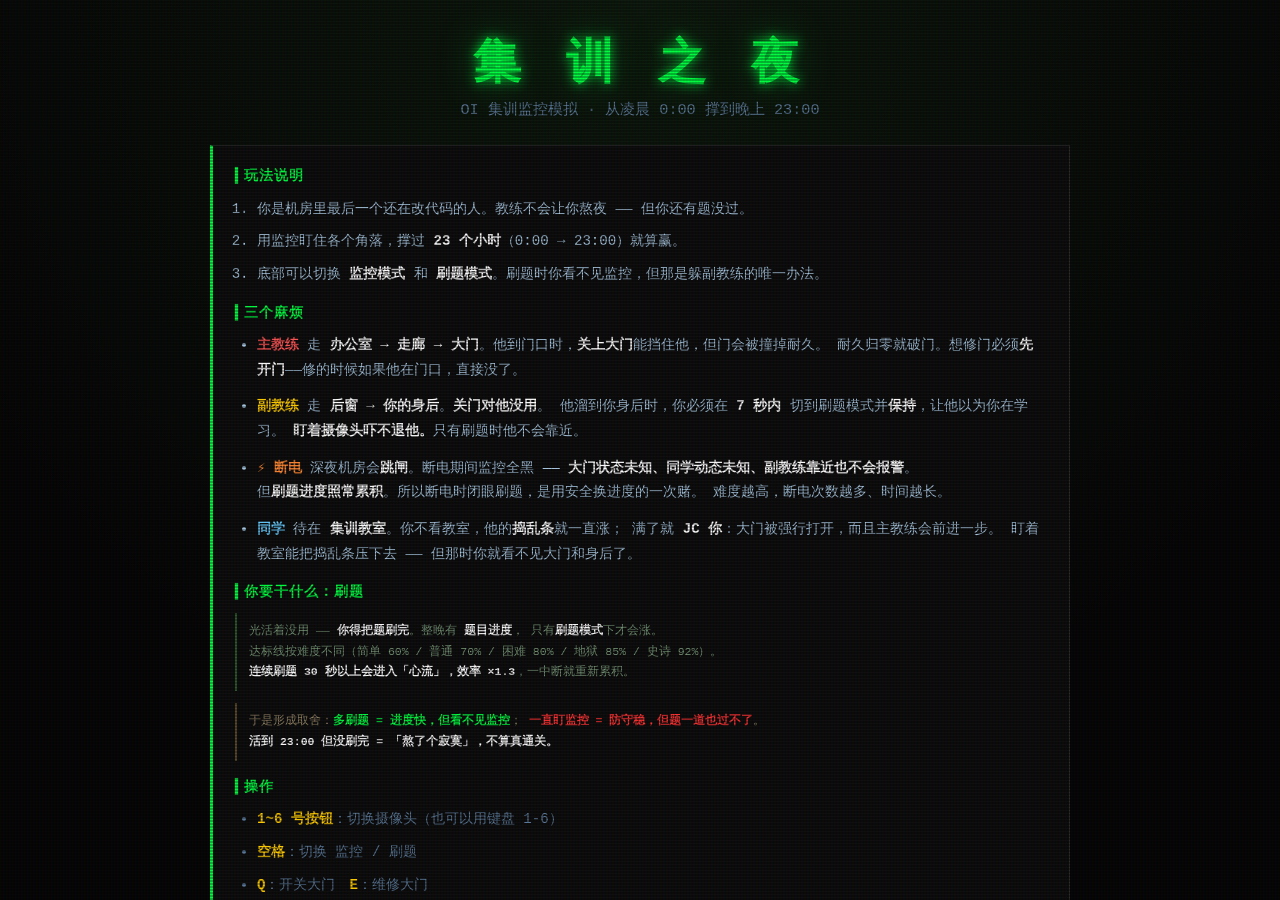
==== commit 201cd9c5: "oi-night-game" ====
--- a/oi-night-standalone.html
+++ b/oi-night-standalone.html
@@ -506,6 +506,91 @@
     .panel-row { grid-template-columns: 1fr; }
 }
 
+/* ============ 题目进度 ============ */
+.fill.prog { background: #66ccff; box-shadow: 0 0 6px #66ccff; }
+.prog-text { font-size: .78em; color: #8ab; margin-left: 4px; white-space: nowrap; }
+
+.goal-note {
+    font-size: .82em; color: #7a9a7a; line-height: 1.8;
+    border-left: 2px solid #2a5a2a; padding: 8px 0 8px 12px; margin: 0 0 12px;
+}
+.goal-note b { color: #fff; }
+.warn-note { border-left-color: #5a4a2a; color: #9a8a6a; }
+.warn-note b.g { color: var(--green); }
+.warn-note b.r { color: var(--red); }
+
+/* 刷题界面：题目进度 + 心流 */
+#study-info { padding: 12px 20px; border-top: 1px solid #3a3a3a; background: #232324; }
+.si-line { font-size: .85em; color: #bbb; margin-bottom: 7px; }
+.si-line b { color: var(--blue); font-size: 1.15em; }
+.si-goal { color: #5a6a5a; font-size: .9em; margin-left: 6px; }
+.si-bar { height: 10px; background: #1a1a1a; border: 1px solid #444; }
+#sp-bar-fill { height: 100%; width: 0%; background: var(--blue); transition: width .2s; box-shadow: 0 0 6px var(--blue); }
+.flow-tag { font-size: .74em; color: #5a6a5a; margin-top: 7px; transition: color .3s; }
+.flow-tag.on { color: var(--yellow); text-shadow: 0 0 8px rgba(255,204,0,.5); font-weight: bold; }
+
+/* ============ 三结局：熬了个寂寞 ============ */
+.modal-content.hollow { border-color: var(--yellow); box-shadow: 0 0 35px var(--yellow); }
+.hollow h2 { color: var(--yellow); text-shadow: 0 0 14px var(--yellow); }
+
+/* ============ 断电 ============ */
+#status-bar.blackout { filter: brightness(.45) saturate(.3); }
+.blackout-screen {
+    position: absolute; inset: 0; z-index: 7;
+    background: #000;
+    display: flex; flex-direction: column;
+    justify-content: center; align-items: center;
+    text-align: center; gap: 6px;
+    animation: boin .25s;
+}
+@keyframes boin { from { opacity: 0 } to { opacity: 1 } }
+.bo-icon { font-size: 3em; color: #554400; animation: boflick 1.2s infinite; }
+@keyframes boflick { 0%,92%{opacity:.25} 95%{opacity:1} 100%{opacity:.25} }
+.bo-title { font-size: 1.6em; color: #886600; letter-spacing: 6px; text-shadow: 0 0 14px rgba(255,180,0,.35); }
+.bo-sub { font-size: .78em; color: #554; }
+.bo-count { font-size: 2.4em; color: #ffcc00; margin-top: 8px; text-shadow: 0 0 12px rgba(255,204,0,.5); }
+.bo-hint { font-size: .72em; color: #4a4a3a; margin-top: 4px; }
+
+/* ============ 评级图例 ============ */
+.rank-legend { display: flex; flex-wrap: wrap; gap: 8px; margin-bottom: 16px; }
+.rl { font-size: .74em; padding: 5px 12px; border: 1px solid #333; background: #111; }
+.rl b { margin-right: 6px; font-size: 1.1em; }
+.rl.rank-D b { color:#777 } .rl.rank-C b { color:#9ab }
+.rl.rank-B b { color:#66ccff } .rl.rank-A b { color:#ffcc00 }
+.rl.rank-S  { border-color:#ff8833 } .rl.rank-S b { color:#ff8833 }
+.rl.rank-SS { border-color:#ff5555 } .rl.rank-SS b { color:#ff5555 }
+.rl.rank-SSS{ border-color:#ff33cc; box-shadow: 0 0 10px rgba(255,51,204,.2) }
+.rl.rank-SSS b { color:#ff33cc }
+
+/* ============ 排行榜 ============ */
+.board-panel { border-left-color: #5a4a2a; margin-bottom: 22px; }
+.board-list { display: flex; flex-direction: column; gap: 5px; margin-bottom: 12px; }
+.bd-row {
+    display: grid; grid-template-columns: 34px 52px 62px 44px 1fr;
+    align-items: center; gap: 8px;
+    font-size: .76em; padding: 6px 10px;
+    background: #111; border: 1px solid #222;
+}
+.bd-row.rank-SSS { border-color: #ff33cc; box-shadow: 0 0 8px rgba(255,51,204,.12); }
+.bd-row.rank-SS  { border-color: #ff5555; }
+.bd-row.rank-S   { border-color: #ff8833; }
+.bd-row.rank-A   { border-color: #ffcc00; }
+.bd-row.rank-B   { border-color: #66ccff; }
+.bd-no { text-align: center; font-size: 1.1em; }
+.bd-diff { color: var(--text-secondary); }
+.bd-score { color: #fff; font-weight: bold; font-size: 1.05em; }
+.bd-rank { font-weight: bold; }
+.bd-row.rank-SSS .bd-rank { color:#ff33cc } .bd-row.rank-SS .bd-rank { color:#ff5555 }
+.bd-row.rank-S .bd-rank { color:#ff8833 } .bd-row.rank-A .bd-rank { color:#ffcc00 }
+.bd-row.rank-B .bd-rank { color:#66ccff } .bd-row.rank-C .bd-rank { color:#9ab }
+.bd-row.rank-D .bd-rank { color:#777 }
+.bd-info { color: #555; font-size: .9em; text-align: right; }
+.bd-empty { color: #4a5a4a; font-size: .8em; padding: 8px 0; }
+
+@media (max-width: 760px) {
+    .bd-row { grid-template-columns: 30px 46px 56px 40px 1fr; font-size: .7em; }
+}
+
 </style>
 </head>
 <body>
@@ -542,12 +627,32 @@
                     <b>盯着摄像头吓不退他。</b>只有刷题时他不会靠近。
                 </li>
                 <li>
+                    <span class="r-name" style="color:#ff8833">⚡ 断电</span>
+                    深夜机房会<b>跳闸</b>。断电期间监控全黑 ——
+                    <b>大门状态未知、同学动态未知、副教练靠近也不会报警</b>。<br>
+                    但<b>刷题进度照常累积</b>。所以断电时闭眼刷题，是用安全换进度的一次赌。
+                    难度越高，断电次数越多、时间越长。
+                </li>
+                <li>
                     <span class="r-name" style="color:#66ccff">同学</span>
                     待在 <b>集训教室</b>。你不看教室，他的<b>捣乱条</b>就一直涨；
                     满了就 <b>JC 你</b>：大门被强行打开，而且主教练会前进一步。
                     盯着教室能把捣乱条压下去 —— 但那时你就看不见大门和身后了。
                 </li>
             </ul>
+
+            <h3>▍你要干什么：刷题</h3>
+            <p class="goal-note">
+                光活着没用 —— <b>你得把题刷完</b>。整晚有 <b>题目进度</b>，
+                只有<b>刷题模式</b>下才会涨。<br>
+                达标线按难度不同（简单 60% / 普通 70% / 困难 80% / 地狱 85% / 史诗 92%）。<br>
+                <b>连续刷题 30 秒以上会进入「心流」，效率 ×1.3</b>，一中断就重新累积。
+            </p>
+            <p class="goal-note warn-note">
+                于是形成取舍：<b class="g">多刷题 = 进度快，但看不见监控</b>；
+                <b class="r">一直盯监控 = 防守稳，但题一道也过不了</b>。<br>
+                <b>活到 23:00 但没刷完 = 「熬了个寂寞」，不算真通关。</b>
+            </p>
 
             <h3>▍操作</h3>
             <ul class="keys">
@@ -586,6 +691,22 @@
             </div>
         </div>
 
+        <h3 class="diff-title">▍评级含义</h3>
+        <div class="rank-legend">
+            <div class="rl rank-D"><b>D</b> 保底</div>
+            <div class="rl rank-C"><b>C</b> 普通</div>
+            <div class="rl rank-B"><b>B</b> 良好 · 非新手</div>
+            <div class="rl rank-A"><b>A</b> 大佬 · 摸鱼高手</div>
+            <div class="rl rank-S"><b>S</b> 高手 · 十把可及</div>
+            <div class="rl rank-SS"><b>SS</b> 神级 · 困难/地狱接近完美</div>
+            <div class="rl rank-SSS"><b>SSS</b> 传说 · 史诗接近完美</div>
+        </div>
+        <p class="balance-note">
+            评级有<b>难度上限</b>：简单档最高只能到 <b>A</b>，普通最高 <b>S</b>，
+            困难/地狱最高 <b>SS</b>，<b>只有史诗档够得到 SSS</b>。
+            所以想要高评级，只能往上打 —— 刷低难度是刷不出 SSS 的。
+        </p>
+
         <p class="balance-note">
             通关率是用模拟器跑 5000 局、由"零延迟最优玩家"打出来的，真人会明显更低。<br>
             一条保命规则：主教练堵在门口时，同学 JC <b>不会</b>把门打开 —— 否则你在刷题躲副教练时会被无解秒杀。
@@ -601,6 +722,12 @@
                 <div id="best-table" class="best-table"></div>
                 <button id="btn-clear" class="btn-clear">清除存档</button>
             </div>
+        </div>
+
+        <div class="panel board-panel">
+            <h3 class="p-title">▍积分排行榜（本机前十）</h3>
+            <div id="board-list" class="board-list"></div>
+            <button id="btn-clear-board" class="btn-clear">清空排行榜</button>
         </div>
 
         <button id="btn-start">进 入 监 控 室</button>
@@ -622,6 +749,11 @@
         <div class="meter" id="cls-wrap">
             <span>同学捣乱</span>
             <div class="bar"><div id="cls-fill" class="fill cls"></div></div>
+        </div>
+        <div class="meter">
+            <span>题目进度</span>
+            <div class="bar"><div id="prog-fill" class="fill prog"></div></div>
+            <span id="prog-text" class="prog-text">0 / 70</span>
         </div>
         <div class="diff-label">难度：<span id="diff-label">普通</span></div>
     </header>
@@ -682,6 +814,15 @@
     <span class="keyword">return</span> <span class="number">0</span>;
 }</code></pre>
             </div>
+            <div id="study-info">
+                <div class="si-line">
+                    题目进度
+                    <b id="sp-num">0</b> / <span id="sp-target">70</span>
+                    <span class="si-goal">（填满即达标）</span>
+                </div>
+                <div class="si-bar"><div id="sp-bar-fill"></div></div>
+                <div id="flow-tag" class="flow-tag">专注中 0s ／ 30s 后进入心流</div>
+            </div>
             <div id="study-progress-box" class="hidden">
                 <div class="sp-label">伪装进度（副教练正在观察你）</div>
                 <div class="sp-bar"><div id="study-progress-fill"></div></div>
@@ -732,6 +873,8 @@
         mainP: 0.24, subP: 0.20,
         backP: 0.60, fwdP: 0.78, retreatP: 0.85,   // 主教练行动
         clsUp: 2.0, clsDown: 30, jcPush: false,    // 同学
+        studyRate: 0.18, target: 60,  // 刷题速度(%/秒) 与达标线
+        blackoutN: 1, blackoutSec: 6,   // 断电次数与每次时长
         repairMs: 55, repairAdd: 3, doorDmg: 9,
         subGrace: 7
     },
@@ -740,6 +883,8 @@
         mainP: 0.32, subP: 0.28,
         backP: 0.55, fwdP: 0.82, retreatP: 0.80,
         clsUp: 3.0, clsDown: 28, jcPush: false,
+        studyRate: 0.19, target: 70,  // 刷题速度(%/秒) 与达标线
+        blackoutN: 2, blackoutSec: 7,   // 断电次数与每次时长
         repairMs: 65, repairAdd: 3, doorDmg: 11,
         subGrace: 7
     },
@@ -748,6 +893,8 @@
         mainP: 0.40, subP: 0.34,
         backP: 0.48, fwdP: 0.86, retreatP: 0.78,
         clsUp: 4.0, clsDown: 26, jcPush: false,
+        studyRate: 0.24, target: 80,  // 刷题速度(%/秒) 与达标线
+        blackoutN: 3, blackoutSec: 8,   // 断电次数与每次时长
         repairMs: 75, repairAdd: 3, doorDmg: 12,
         subGrace: 7
     },
@@ -756,18 +903,25 @@
         mainP: 0.42, subP: 0.36,
         backP: 0.50, fwdP: 0.90, retreatP: 0.76,
         clsUp: 4.5, clsDown: 24, jcPush: true,
+        studyRate: 0.29, target: 85,  // 刷题速度(%/秒) 与达标线
+        blackoutN: 4, blackoutSec: 9,   // 断电次数与每次时长
         repairMs: 85, repairAdd: 3, doorDmg: 13,
         subGrace: 7
     },
     epic: {
         name: '史诗', hourMs: 19000, aiMs: 3300,
-        mainP: 0.46, subP: 0.42,
+        mainP: 0.40, subP: 0.34,
         backP: 0.48, fwdP: 0.95, retreatP: 0.74,
         clsUp: 5.0, clsDown: 22, jcPush: true,
+        studyRate: 0.34, target: 92,  // 刷题速度(%/秒) 与达标线
+        blackoutN: 4, blackoutSec: 8,   // 断电次数与每次时长
         repairMs: 95, repairAdd: 3, doorDmg: 15,
         subGrace: 7
     }
 };
+
+const FLOW_SEC = 30;      // 连续刷题多久进入心流
+const FLOW_MULT = 1.3;    // 心流时效率倍率
 
 const START_HOUR = 0;
 const END_HOUR = 23;
@@ -811,6 +965,15 @@
       desc:'被 JC 时，大门耐久 <10%' },
     { id:'jcsuccess', lvl:'A', name:'JC 成功',
       desc:'你压制过捣乱值，可还是被 JC 了（压制时没压到 0）' },
+
+    { id:'flowstate', lvl:'B', name:'心流状态',
+      desc:'连续刷题 60 秒不被打断' },
+    { id:'justright', lvl:'A', name:'刚刚好',
+      desc:'通关时进度刚好卡在达标线 ±3 以内' },
+    { id:'overkill',  lvl:'S', name:'超额完成',
+      desc:'进度刷到达标线的 1.5 倍' },
+    { id:'insomnia',  lvl:'B', name:'熬了个寂寞',
+      desc:'活到了 23:00，可题一道都没刷完' },
 ];
 
 const LVL_SCORE = { C: 80, B: 150, A: 300, S: 500 };
@@ -821,7 +984,7 @@
 
 /* ---------------- 存档 ---------------- */
 const SAVE_KEY = 'oi-night-save-v1';
-let save = { unlocked: {}, best: {}, runs: 0, wins: 0, noJcRuns: 0 };
+let save = { unlocked: {}, best: {}, runs: 0, wins: 0, noJcRuns: 0, board: [] };
 
 function loadSave() {
     try {
@@ -835,17 +998,53 @@
             }
         }
     } catch (e) {
-        save = { unlocked: {}, best: {}, runs: 0, wins: 0, noJcRuns: 0 };
-    }
-}
+        save = { unlocked: {}, best: {}, runs: 0, wins: 0, noJcRuns: 0, board: [] };
+    }
+    if (!save.board) save.board = [];
+}
+
 function writeSave() {
     try { localStorage.setItem(SAVE_KEY, JSON.stringify(save)); } catch (e) {}
 }
 function clearSave() {
-    save = { unlocked: {}, best: {}, runs: 0, wins: 0, noJcRuns: 0 };
+    save = { unlocked: {}, best: {}, runs: 0, wins: 0, noJcRuns: 0, board: [] };
     writeSave();
     renderAchWall();
     renderBest();
+    renderBoard();
+}
+function clearBoard() {
+    save.board = [];
+    writeSave();
+    renderBoard();
+}
+
+/* ---------------- 排行榜 ---------------- */
+function pushBoard(rec) {
+    save.board.push(rec);
+    save.board.sort((a, b) => b.score - a.score);
+    if (save.board.length > 10) save.board = save.board.slice(0, 10);
+    writeSave();
+}
+function renderBoard() {
+    const box = dom['board-list'];
+    if (!box) return;
+    if (!save.board.length) {
+        box.innerHTML = '<div class="bd-empty">还没有记录 —— 打一局试试。</div>';
+        return;
+    }
+    box.innerHTML = save.board.map((r, i) => {
+        const medal = ['🥇', '🥈', '🥉'][i] || (i + 1);
+        const d = new Date(r.ts);
+        const dt = `${d.getMonth() + 1}/${d.getDate()}`;
+        return `<div class="bd-row rank-${r.rank}">
+                    <span class="bd-no">${medal}</span>
+                    <span class="bd-diff">${DIFF[r.diff] ? DIFF[r.diff].name : r.diff}</span>
+                    <span class="bd-score">${r.score}</span>
+                    <span class="bd-rank">${r.rank}</span>
+                    <span class="bd-info">${r.hours}h · 进度${r.prog}% · ${dt}</span>
+                 </div>`;
+    }).join('');
 }
 
 /* ---------------- 成就解锁 ---------------- */
@@ -878,29 +1077,49 @@
 function computeScore(win) {
     const hours = state.hoursElapsed;
     const base = hours * 40;
-    const winBonus = win ? 1500 : 0;                       // 不吃难度倍率
+    const trueWin = win && state.progress >= D.target;
+    const winBonus = trueWin ? 1500 : 0;                   // 不吃难度倍率
+    const progScore = Math.round(Math.min(state.progress, D.target * 1.5) * 8);
     const durBonus = win ? Math.round(state.doorDurability * 2) : 0;
     const jcPenalty = state.clsJcCount * 80;
     const achScore = state.runAch.reduce((s, id) =>
         s + (LVL_SCORE[ACH_BY_ID[id].lvl] || 0), 0);
 
-    const perf = Math.max(0, base + durBonus - jcPenalty + achScore);
+    const perf = Math.max(0, base + progScore + durBonus - jcPenalty + achScore);
     const mult = DIFF_MULT[D.key] || 1;
     const total = Math.round(perf * mult + winBonus);
 
-    return { hours, base, winBonus, durBonus, jcPenalty, achScore, perf, mult, total };
+    return { hours, base, progScore, winBonus, durBonus, jcPenalty,
+             achScore, perf, mult, total, trueWin };
 }
 
 /* 评级线。未通关最高只能到 A —— 活着出去才配谈高分。
    这些线是用 score_sim.js 跑了三种玩法风格 × 5 档难度校准的。 */
-function rankOf(s) {
-    if (s >= 4200) return 'SSS';
-    if (s >= 3400) return 'SS';
-    if (s >= 2700) return 'S';
-    if (s >= 1900) return 'A';
-    if (s >= 1200) return 'B';
+/* 评级含义（按玩家的说法重新定义）：
+   D 保底 / C 普通 / B 良好(非新手) / A 大佬(摸鱼高手)
+   S 玩了十把左右能做到 / SS 困难或地狱接近完美 / SSS 史诗接近完美，非常难得 */
+const RANK_ORDER = ['D', 'C', 'B', 'A', 'S', 'SS', 'SSS'];
+const RANK_DESC = {
+    D: '保底', C: '普通', B: '良好 · 非新手', A: '大佬 · 摸鱼高手',
+    S: '高手 · 十把可及', SS: '神级 · 困难/地狱接近完美', SSS: '传说 · 史诗接近完美'
+};
+/* 难度决定评级上限：简单刷不出 S，普通刷不出 SS，史诗才够得到 SSS */
+const RANK_CAP = { easy: 'A', normal: 'S', hard: 'SS', hell: 'SS', epic: 'SSS' };
+
+function rawRank(s) {
+    if (s >= 6300) return 'SSS';
+    if (s >= 3300) return 'SS';
+    if (s >= 2400) return 'S';
+    if (s >= 1700) return 'A';
+    if (s >= 1100) return 'B';
     if (s >= 600)  return 'C';
     return 'D';
+}
+function rankOf(s, key) {
+    let r = rawRank(s);
+    const cap = RANK_CAP[key] || 'SSS';
+    if (RANK_ORDER.indexOf(r) > RANK_ORDER.indexOf(cap)) r = cap;
+    return r;
 }
 
 /* ---------------- 成就墙 / 最佳成绩 ---------------- */
@@ -924,7 +1143,7 @@
         const b = save.best[k];
         return `<div class="b-row">
                     <span class="b-diff">${DIFF[k].name}</span>
-                    <span class="b-score">${b ? b.score + ' 分 · ' + rankOf(b.score)
+                    <span class="b-score">${b ? b.score + ' 分 · ' + b.rank
                                               : '—'}</span>
                  </div>`;
     }).join('');
@@ -975,7 +1194,9 @@
      'study-screen', 'btn-exit-study', 'study-progress-box', 'study-progress-fill',
      'modal', 'modal-box', 'modal-title', 'modal-msg', 'modal-stat',
      'btn-restart', 'btn-back', 'cam-map',
-     'ach-wall', 'best-table', 'btn-clear', 'ach-toast', 'score-box', 'run-ach'
+     'ach-wall', 'best-table', 'btn-clear', 'ach-toast', 'score-box', 'run-ach',
+     'prog-fill', 'prog-text', 'sp-num', 'sp-target', 'sp-bar-fill', 'flow-tag',
+     'board-list', 'btn-clear-board', 'status-bar'
     ].forEach(id => { dom[id] = $(id); });
     dom.camBtns = document.querySelectorAll('.cam-btn');
 }
@@ -1035,6 +1256,11 @@
             if (confirm('确定清除所有存档？成就和最高分都会消失。')) clearSave();
         });
     }
+    if (dom['btn-clear-board']) {
+        dom['btn-clear-board'].addEventListener('click', () => {
+            if (confirm('确定清空排行榜？')) clearBoard();
+        });
+    }
 }
 
 function resetUI() {
@@ -1086,11 +1312,30 @@
         clsSuppressMin: 100,       // 压制过程中的最低捣乱值
         suppressedEver: false,     // 是否压制过
         clsPeak: 0,                // 捣乱值峰值
-        bladeDone: false
+        bladeDone: false,
+
+        /* ---- 断电 ---- */
+        blackout: false,           // 是否正在断电
+        blackoutLeft: 0,           // 剩余秒数
+        blackoutHours: [],         // 计划断电的整点
+        blackoutCount: 0,          // 已发生次数
+
+        /* ---- 刷题进度 ---- */
+        progress: 0,               // 题目进度 %
+        streak: 0,                 // 连续刷题秒数（心流用）
+        flowReached: false,        // 是否进过心流
+        maxStreak: 0
     };
 
     dom['game-container'].classList.remove('hidden');
     dom['diff-label'].textContent = D.name;
+    dom['sp-target'].textContent = D.target;
+
+    /* 排断电表：均匀分布在整晚 */
+    const bn = D.blackoutN || 0;
+    for (let i = 1; i <= bn; i++) {
+        state.blackoutHours.push(Math.round(i * END_HOUR / (bn + 1)));
+    }
     dom['cls-wrap'].style.display = D.clsUp > 0 ? '' : 'none';
 
     updateClock();
@@ -1109,6 +1354,7 @@
     if (state.gameOver) return;
     state.time++;
     updateClock();
+    if (state.blackoutHours.indexOf(state.time) >= 0) startBlackout();
     beep(state.time % 6 === 0 ? 880 : 440, 0.06, 'sine', 0.03);
     if (state.time >= END_HOUR) endGame(true, '你熬到了晚上 23:00。集训结束，你活下来了。');
 }
@@ -1153,11 +1399,53 @@
     if (state.isGameOpen) renderCam();
 }
 
+/* ---------------- 断电 ---------------- */
+function startBlackout() {
+    if (state.blackout) return;
+    state.blackout = true;
+    state.blackoutLeft = D.blackoutSec || 8;
+    state.blackoutCount++;
+    log('⚡ 供电中断 —— 监控全部失效。');
+    beep(70, 0.9, 'sawtooth', 0.11);
+    setTimeout(() => beep(50, 0.6, 'sawtooth', 0.08), 200);
+    syncDoorBtn();          // 门状态文本变「？？？」
+    updateBars();
+    renderCam();
+}
+
+function endBlackout() {
+    state.blackout = false;
+    log('供电恢复。');
+    beep(620, 0.18, 'sine', 0.05);
+    syncDoorBtn();          // ★ 必须恢复门文本，否则永远卡在「？？？」
+    updateBars();
+    renderCam();
+}
+
 function secondLoop() {
     if (state.gameOver) return;
 
+    /* --- 断电倒计时 --- */
+    if (state.blackout) {
+        state.blackoutLeft--;
+        if (state.blackoutLeft <= 0) endBlackout();
+    }
+
     state.totalSec++;
     if (!state.isGameOpen) state.studySec++;
+
+    /* --- 刷题进度 + 心流 --- */
+    if (!state.isGameOpen) {
+        state.streak++;
+        state.maxStreak = Math.max(state.maxStreak, state.streak);
+        const flow = state.streak >= FLOW_SEC;
+        if (flow) state.flowReached = true;
+        state.progress += D.studyRate * (flow ? FLOW_MULT : 1.0);
+        // 心流成就：连续 60 秒不中断
+        if (state.streak >= 60) unlock('flowstate');
+    } else {
+        state.streak = 0;
+    }
 
     /* --- 历史追踪（成就用） --- */
     state.durMin = Math.min(state.durMin, state.doorDurability);
@@ -1334,18 +1622,32 @@
 }
 
 function updateBars() {
-    // 大门
-    dom['dur-fill'].style.width = state.doorDurability + '%';
-    dom['dur-fill'].style.backgroundColor = state.doorDurability < 30 ? '#ff3333' : '#00ff41';
-    // 同学
-    const c = Math.min(100, state.cls);
+    // 大门（断电时隐藏真实数值）
+    dom['dur-fill'].style.width = bo ? '0%' : state.doorDurability + '%';
+    dom['dur-fill'].style.backgroundColor =
+        bo ? '#222' : (state.doorDurability < 30 ? '#ff3333' : '#00ff41');
+    // 同学（断电时隐藏）
+    const c = bo ? 0 : Math.min(100, state.cls);
     dom['cls-fill'].style.width = c + '%';
     dom['cls-fill'].style.backgroundColor = c > 70 ? '#ff3333' : (c > 40 ? '#ffcc00' : '#66ccff');
 
+    /* 断电时：所有状态对外不可见（这是断电的全部意义） */
+    const bo = state.blackout;
+    dom['status-bar'].classList.toggle('blackout', bo);
+
+    // 题目进度（填满 = 达标）
+    const pct = bo ? 0 : Math.min(100, state.progress / D.target * 100);
+    dom['prog-fill'].style.width = pct + '%';
+    const done = state.progress >= D.target;
+    dom['prog-fill'].style.backgroundColor = done ? '#ffcc00' : '#66ccff';
+    dom['prog-fill'].style.boxShadow = '0 0 6px ' + (done ? '#ffcc00' : '#66ccff');
+    dom['prog-text'].textContent = bo ? '？ / ？' : (Math.floor(state.progress) + ' / ' + D.target);
+    dom['prog-text'].style.color = bo ? '#555' : (done ? '#ffcc00' : '#8ab');
+
     // 副教练危机
     const inCrisis = state.coachSubPos === 1;
-    dom['sub-warning'].classList.toggle('hidden', !(inCrisis && state.isGameOpen));
-    dom['danger-vignette'].classList.toggle('on', inCrisis);
+    dom['sub-warning'].classList.toggle('hidden', !(inCrisis && state.isGameOpen) || bo);
+    dom['danger-vignette'].classList.toggle('on', inCrisis && !bo);
     if (inCrisis) {
         dom['sub-fill'].style.width = (state.subDanger / D.subGrace * 100) + '%';
         dom['sub-seconds'].textContent = Math.max(0, Math.ceil(state.subDanger));
@@ -1354,10 +1656,24 @@
     dom['study-progress-box'].classList.toggle('hidden', !(inCrisis && !state.isGameOpen));
     dom['study-progress-fill'].style.width = Math.min(100, state.studyProgress) + '%';
 
-    // 摄像头按钮上的警报
+    // 刷题界面常驻：题目进度 + 心流
+    if (!state.isGameOpen) {
+        dom['sp-num'].textContent = Math.floor(state.progress);
+        dom['sp-target'].textContent = D.target;
+        dom['sp-bar-fill'].style.width =
+            Math.min(100, state.progress / D.target * 100) + '%';
+        const flow = state.streak >= FLOW_SEC;
+        dom['flow-tag'].className = 'flow-tag' + (flow ? ' on' : '');
+        dom['flow-tag'].textContent = flow
+            ? `心流状态！连续 ${state.streak} 秒，效率 ×${FLOW_MULT}`
+            : `专注中 ${state.streak}s ／ ${FLOW_SEC}s 后进入心流（效率 ×${FLOW_MULT}）`;
+    }
+
+    // 摄像头按钮上的警报（断电时一律不亮）
     dom.camBtns.forEach(b => {
         const cam = b.dataset.cam;
         let need = false;
+        if (bo) { const o = b.querySelector('.alert'); if (o) o.remove(); return; }
         if (cam === 'door' && state.coachMainPos === 2) need = true;
         if (cam === 'window' && state.coachSubPos === 0 && state.isGameOpen) need = false;
         if (cam === 'behind' && state.coachSubPos === 1) need = true;
@@ -1433,6 +1749,18 @@
 
 function renderCam() {
     if (!state) return;
+    if (state.blackout) {
+        dom['cam-name'].textContent = '⚡ 信号中断';
+        dom['cam-visuals'].innerHTML =
+            `<div class="blackout-screen">
+                 <div class="bo-icon">⚡</div>
+                 <div class="bo-title">供 电 中 断</div>
+                 <div class="bo-sub">监控失效 · 大门状态未知 · 同学动态未知</div>
+                 <div class="bo-count">${state.blackoutLeft}s</div>
+                 <div class="bo-hint">什么都看不见 —— 要不要趁现在刷题？</div>
+             </div>`;
+        return;
+    }
     const cam = state.currentCam;
     dom['cam-name'].textContent = CAM_NAME[cam];
     dom['cam-visuals'].innerHTML = decorFor(cam);
@@ -1493,6 +1821,12 @@
         dom['sub-warning'].classList.add('hidden');
     }
     updateBars();
+    if (!state.isGameOpen) {
+        dom['sp-num'].textContent = Math.floor(state.progress);
+        dom['sp-target'].textContent = D.target;
+        dom['sp-bar-fill'].style.width =
+            Math.min(100, state.progress / D.target * 100) + '%';
+    }
 }
 
 function syncDoorBtn() {
@@ -1503,6 +1837,7 @@
         dom['btn-door'].classList.remove('closed');
         dom['door-status-text'].textContent = '开启';
     }
+    if (state.blackout) { dom['door-status-text'].textContent = '？？？'; return; }
     const dd = dom['cam-visuals'].querySelector('#dec-door');
     if (dd) dd.className = 'dec dec-door ' + (state.isDoorClosed ? 'closed' : '');
 }
@@ -1564,8 +1899,15 @@
     dom['study-screen'].classList.add('hidden');
 
     state.hoursElapsed = win ? END_HOUR : state.time;
+    const trueWin = win && state.progress >= D.target;
 
     /* ---- 通关类成就 ---- */
+    if (win) {
+        if (!trueWin) unlock('insomnia');
+        const gap = Math.abs(state.progress - D.target);
+        if (gap <= 3) unlock('justright');
+        if (state.progress >= D.target * 1.5) unlock('overkill');
+    }
     if (win) {
         if (D.key === 'epic') unlock('epicsurv');
         if (state.durMin >= 50) unlock('gatekeeper');
@@ -1590,34 +1932,47 @@
 
     /* ---- 评分 ---- */
     const sc = computeScore(win);
-    const rank = rankOf(sc.total);
+    const rank = rankOf(sc.total, D.key);
     const prevBest = save.best[D.key];
     const isNewBest = !prevBest || sc.total > prevBest.score;
     if (isNewBest) save.best[D.key] = { score: sc.total, rank: rank, at: Date.now() };
+    pushBoard({
+        diff: D.key, score: sc.total, rank: rank,
+        hours: sc.hours, prog: Math.floor(state.progress), ts: Date.now()
+    });
     writeSave();
 
     /* ---- 结算界面 ---- */
     dom.modal.classList.remove('hidden');
-    dom['modal-box'].className = 'modal-content ' + (win ? 'success' : 'fail');
-    dom['modal-title'].textContent = win ? '撑 过 去 了' : '被 抓 到 了';
-    dom['modal-msg'].textContent = reason;
+    const kind = !win ? 'fail' : (trueWin ? 'success' : 'hollow');
+    dom['modal-box'].className = 'modal-content ' + kind;
+    dom['modal-title'].textContent =
+        !win ? '被 抓 到 了' : (trueWin ? '撑 过 去 了' : '熬 了 个 寂 寞');
+    dom['modal-msg'].textContent = !win ? reason :
+        (trueWin ? '你熬到了 23:00，题也刷完了。这才是真正的通关。'
+                 : `你活到了 23:00 —— 但题目进度只有 ${Math.floor(state.progress)}%，`
+                   + `达标线是 ${D.target}%。人是活的，题一道没过。`);
 
     dom['modal-stat'].innerHTML =
         `坚持 ${sc.hours} 小时　·　难度 ${D.name}　·　被 JC ${state.clsJcCount} 次<br>` +
-        `剩余门耐久 ${Math.round(state.doorDurability)}%　·　刷题占比 ${(ratio * 100).toFixed(0)}%`;
+        `题目进度 ${Math.floor(state.progress)}% ／ 达标 ${D.target}%　·　` +
+        `剩余门耐久 ${Math.round(state.doorDurability)}%<br>` +
+        `刷题占比 ${(ratio * 100).toFixed(0)}%　·　最长连续专注 ${state.maxStreak} 秒`;
 
     dom['score-box'].className = 'score-box rank-' + rank;
     dom['score-box'].innerHTML =
         `<div class="s-num">${sc.total}</div>
          <div class="s-rank">${rank} 级</div>
+         <div class="s-desc">${RANK_DESC[rank]}</div>
          <div class="s-formula">
              基础 ${sc.base}（${sc.hours}h × 40）
-             ${win ? '＋ 通关 1500' : ''}
+             ＋ 进度 ${sc.progScore}
+             ${sc.trueWin ? '＋ 达标 1500' : ''}
              ${win ? '＋ 耐久 ' + sc.durBonus : ''}
              － JC ${sc.jcPenalty}
              ＋ 成就 ${sc.achScore}
              <br>= ${sc.perf} × ${sc.mult}（难度）
-             ${win ? '＋ 1500' : ''} = <b>${sc.total}</b>
+             ${sc.trueWin ? '＋ 1500' : ''} = <b>${sc.total}</b>
          </div>
          ${isNewBest ? '<div class="s-new">★ 新纪录！</div>'
                      : (prevBest ? `<div class="s-old">历史最佳 ${prevBest.score}（${prevBest.rank}）</div>` : '')}`;
@@ -1632,6 +1987,7 @@
 
     renderAchWall();
     renderBest();
+    renderBoard();
     beep(win ? 880 : 110, 0.6, win ? 'sine' : 'sawtooth', 0.08);
 }
 
@@ -1667,6 +2023,7 @@
 loadSave();
 renderAchWall();
 renderBest();
+renderBoard();
 bindStart();
 bindGame();
 
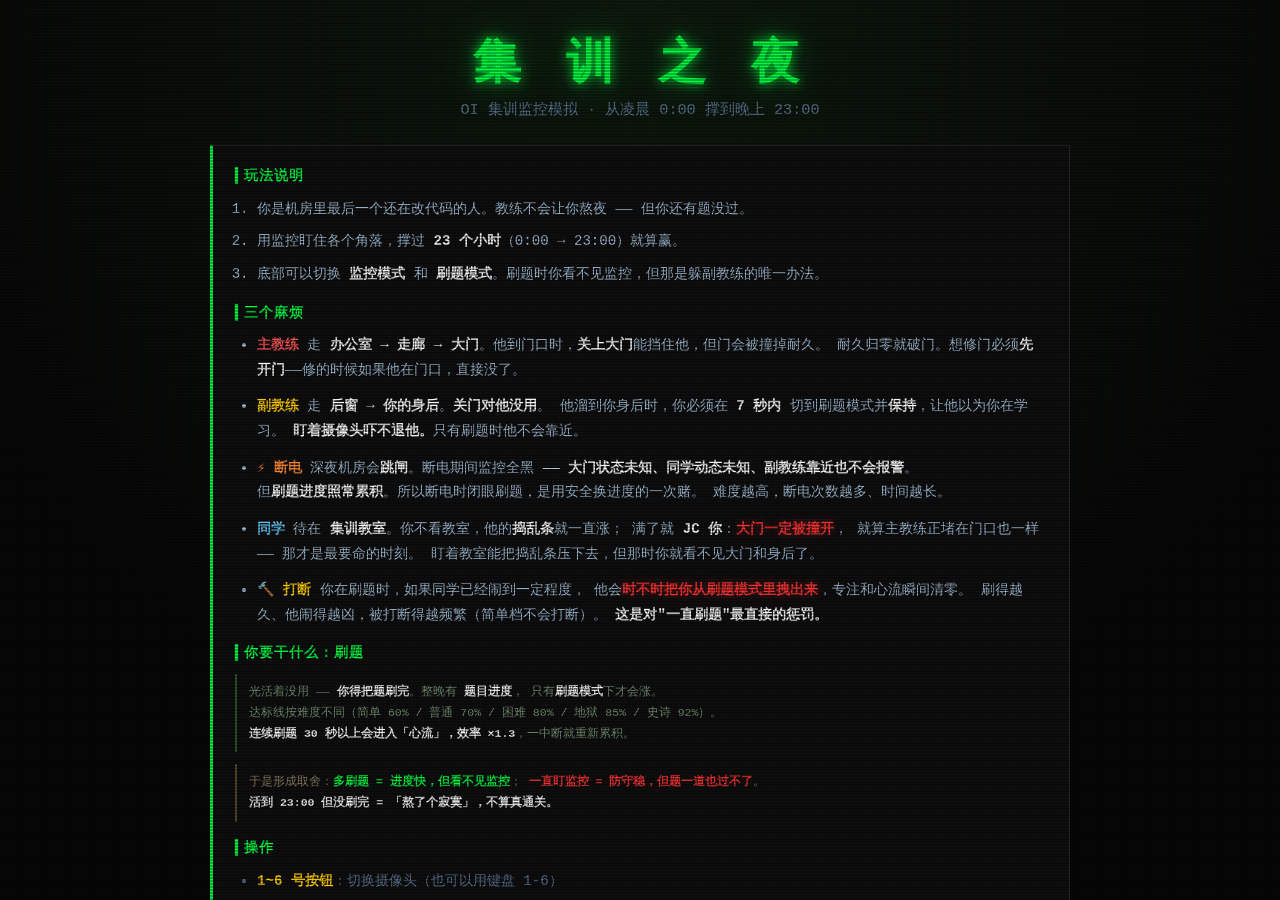
==== commit be4e5059: "ww" ====
--- a/oi-night-standalone.html
+++ b/oi-night-standalone.html
@@ -590,6 +590,32 @@
 @media (max-width: 760px) {
     .bd-row { grid-template-columns: 30px 46px 56px 40px 1fr; font-size: .7em; }
 }
+
+/* ============ 提示设置面板 ============ */
+.opt-panel { border-left-color: #5a4a2a; margin-bottom: 20px; }
+.opt-row { display: flex; gap: 12px; align-items: flex-start; padding: 9px 0;
+           border-bottom: 1px dashed #222; cursor: pointer; }
+.opt-row:last-of-type { border-bottom: none; }
+.opt-row input { margin-top: 3px; width: 16px; height: 16px; accent-color: #3fb950; cursor: pointer; }
+.opt-row b { color: #ddd; font-size: .88em; display: block; }
+.opt-row em { display: block; color: #6a7a6a; font-size: .74em; font-style: normal;
+              line-height: 1.6; margin-top: 3px; }
+.opt-row em.warn-em { color: #9a7a4a; }
+.opt-note { font-size: .74em; color: #5a6a5a; line-height: 1.7; margin: 10px 0 0;
+            border-left: 2px solid #3a3a2a; padding-left: 10px; }
+.opt-note b { color: #8ab; }
+
+/* ============ 同学状态模糊提示 ============ */
+.cls-warn { font-size: .74em; padding: 2px 8px; margin-left: 8px; white-space: nowrap; }
+.cls-warn.off { display: none; }
+.cls-warn.lv1 { color: #4a5a4a; }
+.cls-warn.lv2 { color: #aa8822; }
+.cls-warn.lv3 { color: var(--red); font-weight: bold; animation: blink 1s infinite; }
+
+/* ============ 新机制说明用高亮 ============ */
+b.hot { color: var(--red) !important; text-shadow: 0 0 8px rgba(255,60,60,.4); }
+.rl span { display: block; font-size: .85em; color: #555; margin-top: 2px; }
+.rl.rank-SSS span { color: #8a5a7a; }
 
 </style>
 </head>
@@ -636,8 +662,16 @@
                 <li>
                     <span class="r-name" style="color:#66ccff">同学</span>
                     待在 <b>集训教室</b>。你不看教室，他的<b>捣乱条</b>就一直涨；
-                    满了就 <b>JC 你</b>：大门被强行打开，而且主教练会前进一步。
-                    盯着教室能把捣乱条压下去 —— 但那时你就看不见大门和身后了。
+                    满了就 <b>JC 你</b>：<b class="hot">大门一定被撞开</b>，
+                    就算主教练正堵在门口也一样 —— 那才是最要命的时刻。
+                    盯着教室能把捣乱条压下去，但那时你就看不见大门和身后了。
+                </li>
+                <li>
+                    <span class="r-name" style="color:#ffcc00">🔨 打断</span>
+                    你在刷题时，如果同学已经闹到一定程度，
+                    他会<b class="hot">时不时把你从刷题模式里拽出来</b>，专注和心流瞬间清零。
+                    刷得越久、他闹得越凶，被打断得越频繁（简单档不会打断）。
+                    <b>这是对"一直刷题"最直接的惩罚。</b>
                 </li>
             </ul>
 
@@ -693,13 +727,13 @@
 
         <h3 class="diff-title">▍评级含义</h3>
         <div class="rank-legend">
-            <div class="rl rank-D"><b>D</b> 保底</div>
-            <div class="rl rank-C"><b>C</b> 普通</div>
-            <div class="rl rank-B"><b>B</b> 良好 · 非新手</div>
-            <div class="rl rank-A"><b>A</b> 大佬 · 摸鱼高手</div>
-            <div class="rl rank-S"><b>S</b> 高手 · 十把可及</div>
-            <div class="rl rank-SS"><b>SS</b> 神级 · 困难/地狱接近完美</div>
-            <div class="rl rank-SSS"><b>SSS</b> 传说 · 史诗接近完美</div>
+            <div class="rl rank-D"><b>D</b> 保底<span>&lt;700</span></div>
+            <div class="rl rank-C"><b>C</b> 普通<span>≥700</span></div>
+            <div class="rl rank-B"><b>B</b> 良好 · 非新手<span>≥1400</span></div>
+            <div class="rl rank-A"><b>A</b> 大佬 · 摸鱼高手<span>≥3350</span></div>
+            <div class="rl rank-S"><b>S</b> 高手 · 十把可及<span>≥4000</span></div>
+            <div class="rl rank-SS"><b>SS</b> 神级 · 困难/地狱接近完美<span>≥4700</span></div>
+            <div class="rl rank-SSS"><b>SSS</b> 传说 · 史诗接近完美<span>≥7700</span></div>
         </div>
         <p class="balance-note">
             评级有<b>难度上限</b>：简单档最高只能到 <b>A</b>，普通最高 <b>S</b>，
@@ -708,8 +742,9 @@
         </p>
 
         <p class="balance-note">
-            通关率是用模拟器跑 5000 局、由"零延迟最优玩家"打出来的，真人会明显更低。<br>
-            一条保命规则：主教练堵在门口时，同学 JC <b>不会</b>把门打开 —— 否则你在刷题躲副教练时会被无解秒杀。
+            通关率是用模拟器跑 4000 局、由"零延迟最优玩家"打出来的，真人会明显更低。<br>
+            JC 开门后有个 <b>3 秒宽限</b>：主教练站在敞开的门口犹豫，
+            你还有机会把门关回去 —— 既保留了"同学把你卖了"的戏剧性，又不会让你死得莫名其妙。
         </p>
 
         <div class="panel-row">
@@ -728,6 +763,37 @@
             <h3 class="p-title">▍积分排行榜（本机前十）</h3>
             <div id="board-list" class="board-list"></div>
             <button id="btn-clear-board" class="btn-clear">清空排行榜</button>
+        </div>
+
+        <div class="panel opt-panel">
+            <h3 class="p-title">▍提示强度（影响难度）</h3>
+            <label class="opt-row">
+                <input type="checkbox" id="opt-hideCls" checked>
+                <span>
+                    <b>隐藏同学捣乱数值</b>
+                    <em>隐藏后只能靠看教室画面判断：安静坐着 / 有动静 / 站起来走向门口。
+                        再也不会出现"盯着进度条做算术"的最优解。</em>
+                </span>
+            </label>
+            <label class="opt-row">
+                <input type="checkbox" id="opt-camAlert">
+                <span>
+                    <b>摄像头警报灯（主教练 / 同学）</b>
+                    <em class="warn-em">开着会毁掉游戏 —— 六个按钮哪个亮就看哪个，
+                        不用理解机制也能玩。默认关闭。</em>
+                </span>
+            </label>
+            <label class="opt-row">
+                <input type="checkbox" id="opt-hideNum">
+                <span>
+                    <b>隐藏题目进度数值</b>
+                    <em>进度条也隐藏，只能凭感觉判断刷够了没。</em>
+                </span>
+            </label>
+            <p class="opt-note">
+                注：<b>副教练在你身后的警报永远保留</b>。他给你 7 秒倒计时，
+                你不看摄像头根本看不见他 —— 没有提示就是纯随机死亡，那不叫难度。
+            </p>
         </div>
 
         <button id="btn-start">进 入 监 控 室</button>
@@ -750,6 +816,7 @@
             <span>同学捣乱</span>
             <div class="bar"><div id="cls-fill" class="fill cls"></div></div>
         </div>
+        <div id="cls-warn" class="cls-warn off"></div>
         <div class="meter">
             <span>题目进度</span>
             <div class="bar"><div id="prog-fill" class="fill prog"></div></div>
@@ -874,6 +941,7 @@
         backP: 0.60, fwdP: 0.78, retreatP: 0.85,   // 主教练行动
         clsUp: 2.0, clsDown: 30, jcPush: false,    // 同学
         studyRate: 0.18, target: 60,  // 刷题速度(%/秒) 与达标线
+        clsInterrupt: 0,        // 同学打断刷题的概率(每秒)
         blackoutN: 1, blackoutSec: 6,   // 断电次数与每次时长
         repairMs: 55, repairAdd: 3, doorDmg: 9,
         subGrace: 7
@@ -884,6 +952,7 @@
         backP: 0.55, fwdP: 0.82, retreatP: 0.80,
         clsUp: 3.0, clsDown: 28, jcPush: false,
         studyRate: 0.19, target: 70,  // 刷题速度(%/秒) 与达标线
+        clsInterrupt: 0.025,        // 同学打断刷题的概率(每秒)
         blackoutN: 2, blackoutSec: 7,   // 断电次数与每次时长
         repairMs: 65, repairAdd: 3, doorDmg: 11,
         subGrace: 7
@@ -894,6 +963,7 @@
         backP: 0.48, fwdP: 0.86, retreatP: 0.78,
         clsUp: 4.0, clsDown: 26, jcPush: false,
         studyRate: 0.24, target: 80,  // 刷题速度(%/秒) 与达标线
+        clsInterrupt: 0.035,        // 同学打断刷题的概率(每秒)
         blackoutN: 3, blackoutSec: 8,   // 断电次数与每次时长
         repairMs: 75, repairAdd: 3, doorDmg: 12,
         subGrace: 7
@@ -904,6 +974,7 @@
         backP: 0.50, fwdP: 0.90, retreatP: 0.76,
         clsUp: 4.5, clsDown: 24, jcPush: true,
         studyRate: 0.29, target: 85,  // 刷题速度(%/秒) 与达标线
+        clsInterrupt: 0.045,        // 同学打断刷题的概率(每秒)
         blackoutN: 4, blackoutSec: 9,   // 断电次数与每次时长
         repairMs: 85, repairAdd: 3, doorDmg: 13,
         subGrace: 7
@@ -914,11 +985,16 @@
         backP: 0.48, fwdP: 0.95, retreatP: 0.74,
         clsUp: 5.0, clsDown: 22, jcPush: true,
         studyRate: 0.34, target: 92,  // 刷题速度(%/秒) 与达标线
+        clsInterrupt: 0.055,        // 同学打断刷题的概率(每秒)
         blackoutN: 4, blackoutSec: 8,   // 断电次数与每次时长
         repairMs: 95, repairAdd: 3, doorDmg: 15,
         subGrace: 7
     }
 };
+
+const INTERRUPT_AT = 50;  // 捣乱值到多少，同学才会来打断你
+const INTERRUPT_CD = 15;  // 打断冷却（秒），防止连续骚扰
+const JC_GRACE = 3;       // JC 开门后，主教练给玩家的关门宽限（秒）
 
 const FLOW_SEC = 30;      // 连续刷题多久进入心流
 const FLOW_MULT = 1.3;    // 心流时效率倍率
@@ -974,6 +1050,13 @@
       desc:'进度刷到达标线的 1.5 倍' },
     { id:'insomnia',  lvl:'B', name:'熬了个寂寞',
       desc:'活到了 23:00，可题一道都没刷完' },
+
+    { id:'noisy',     lvl:'B', name:'注意纪律',
+      desc:'一局内被同学打断 5 次' },
+    { id:'focused',   lvl:'A', name:'心无旁骛',
+      desc:'刷题占比 ≥45%，且全程一次都没被打断' },
+    { id:'savior',    lvl:'S', name:'极限救门',
+      desc:'同学在门口把你门撞开、主教练站在门口，你还是在宽限期内把门关回去了' },
 ];
 
 const LVL_SCORE = { C: 80, B: 150, A: 300, S: 500 };
@@ -985,6 +1068,29 @@
 /* ---------------- 存档 ---------------- */
 const SAVE_KEY = 'oi-night-save-v1';
 let save = { unlocked: {}, best: {}, runs: 0, wins: 0, noJcRuns: 0, board: [] };
+
+/* ---------------- 提示设置（存到 localStorage） ----------------
+   hideCls  : 隐藏同学捣乱数值，只看教室画面里的行为
+   camAlert : 摄像头按钮上的警报灯（主教练/同学）
+   hideNum  : 隐藏题目进度数值
+--------------------------------------------------------------- */
+const OPT_KEY = 'oi-night-opt-v1';
+let OPT = { hideCls: true, camAlert: false, hideNum: false };
+
+function loadOpt() {
+    try {
+        const raw = localStorage.getItem(OPT_KEY);
+        if (raw) { const o = JSON.parse(raw); if (o && typeof o === 'object') OPT = Object.assign(OPT, o); }
+    } catch (e) {}
+    syncOptUI();
+}
+function writeOpt() { try { localStorage.setItem(OPT_KEY, JSON.stringify(OPT)); } catch (e) {} }
+function syncOptUI() {
+    ['hideCls', 'camAlert', 'hideNum'].forEach(k => {
+        const el = dom['opt-' + k];
+        if (el) el.checked = !!OPT[k];
+    });
+}
 
 function loadSave() {
     try {
@@ -1050,10 +1156,16 @@
 /* ---------------- 成就解锁 ---------------- */
 function unlock(id) {
     if (!state || state.gameOver === 'settling') return;
-    if (save.unlocked[id]) return;                 // 已永久解锁
-    save.unlocked[id] = true;
-    writeSave();
-    state.runAch.push(id);                         // 本局解锁（用于结算加分）
+    const isFirst = !save.unlocked[id];
+    if (isFirst) {
+        save.unlocked[id] = true;
+        writeSave();
+    }
+    /* 本局达成即计分（不管是不是首次）。
+       曾经写成"只有首次才计分"，导致同样的表现第二局分数暴跌一千多，
+       而且和模拟器校准评级时的口径不一致 —— 模拟器是按每局达成算的。 */
+    if (state.runAch.indexOf(id) < 0) state.runAch.push(id);
+    if (!isFirst) return;                          // 只有首次才弹提示（收集乐趣独立）
     const a = ACH_BY_ID[id];
     toastAch(a);
     beep(880, 0.12, 'triangle', 0.06);
@@ -1106,13 +1218,19 @@
 /* 难度决定评级上限：简单刷不出 S，普通刷不出 SS，史诗才够得到 SSS */
 const RANK_CAP = { easy: 'A', normal: 'S', hard: 'SS', hell: 'SS', epic: 'SSS' };
 
+/* 门槛用 sim_v3.js 校准：取各难度【真通关局】的分数分位。
+      A  ≈ 简单档 p50  —— 简单档打得好才够
+      S  ≈ 普通档 p95  —— 普通档 top 5%，"玩十把能摸到"
+      SS ≈ 困难档 p90  —— 困难/地狱接近完美
+      SSS≈ 史诗档 p90  —— 史诗 top 10%，非常难得
+   旧门槛 S 只要 2400，十把里有九把能拿，太水了。 */
 function rawRank(s) {
-    if (s >= 6300) return 'SSS';
-    if (s >= 3300) return 'SS';
-    if (s >= 2400) return 'S';
-    if (s >= 1700) return 'A';
-    if (s >= 1100) return 'B';
-    if (s >= 600)  return 'C';
+    if (s >= 7700) return 'SSS';
+    if (s >= 4700) return 'SS';
+    if (s >= 4000) return 'S';
+    if (s >= 3350) return 'A';
+    if (s >= 1400) return 'B';
+    if (s >= 700)  return 'C';
     return 'D';
 }
 function rankOf(s, key) {
@@ -1196,7 +1314,8 @@
      'btn-restart', 'btn-back', 'cam-map',
      'ach-wall', 'best-table', 'btn-clear', 'ach-toast', 'score-box', 'run-ach',
      'prog-fill', 'prog-text', 'sp-num', 'sp-target', 'sp-bar-fill', 'flow-tag',
-     'board-list', 'btn-clear-board', 'status-bar'
+     'board-list', 'btn-clear-board', 'status-bar', 'cls-warn',
+     'opt-hideCls', 'opt-camAlert', 'opt-hideNum'
     ].forEach(id => { dom[id] = $(id); });
     dom.camBtns = document.querySelectorAll('.cam-btn');
 }
@@ -1261,6 +1380,16 @@
             if (confirm('确定清空排行榜？')) clearBoard();
         });
     }
+    /* 提示开关 */
+    ['hideCls', 'camAlert', 'hideNum'].forEach(k => {
+        const el = dom['opt-' + k];
+        if (!el) return;
+        el.addEventListener('change', () => {
+            OPT[k] = el.checked;
+            writeOpt();
+            if (state) updateBars();
+        });
+    });
 }
 
 function resetUI() {
@@ -1314,6 +1443,10 @@
         clsPeak: 0,                // 捣乱值峰值
         bladeDone: false,
 
+        doorGrace: 0,              // JC 开门后的反应宽限
+        interruptCount: 0,         // 被同学打断次数
+        lastInterruptSec: -999,    // 上次被打断的时刻
+
         /* ---- 断电 ---- */
         blackout: false,           // 是否正在断电
         blackoutLeft: 0,           // 剩余秒数
@@ -1371,6 +1504,10 @@
                     state.coachMainPos = 1;
                     log('主教练撞了几下门，退回走廊。');
                 }
+            } else if (state.doorGrace > 0) {
+                // 宽限期内：他在门外犹豫 —— 这是你最后的机会
+                log('主教练站在敞开的门口 —— 快关门！');
+                if (state.isGameOpen) { shake(); beep(150, 0.3, 'sawtooth', 0.09); }
             } else {
                 endGame(false, '门开着。主教练推门走了进来。');
                 return;
@@ -1433,6 +1570,34 @@
 
     state.totalSec++;
     if (!state.isGameOpen) state.studySec++;
+
+    /* --- JC 开门后的反应宽限 --- */
+    if (state.doorGrace > 0) state.doorGrace--;
+
+    /* --- 同学打断刷题 ---
+       你在刷题时，同学会来捣乱把你拽回监控。
+       这是对"一直刷题"策略的直接反制：刷得越久，被拽出来的风险越大。 */
+    const itp = D.clsInterrupt || 0;
+    if (itp > 0 && !state.isGameOpen && !state.blackout &&
+        state.subDanger <= 0 &&
+        state.cls >= INTERRUPT_AT &&
+        state.totalSec - state.lastInterruptSec >= INTERRUPT_CD) {
+        if (Math.random() < itp) {
+            state.lastInterruptSec = state.totalSec;
+            state.interruptCount++;
+            state.streak = 0;                 // 心流中断
+            state.isGameOpen = true;          // 被迫抬起头
+            dom['study-screen'].classList.add('hidden');
+            dom['monitor-screen'].classList.remove('hidden');
+            dom['btn-door'].disabled = false;
+            dom['btn-repair'].disabled = false;
+            log('同学在教室里搞事，你不得不抬头看一眼 —— 专注中断！');
+            beep(240, 0.3, 'square', 0.08);
+            shake();
+            switchCam('classroom');
+            updateBars();
+        }
+    }
 
     /* --- 刷题进度 + 心流 --- */
     if (!state.isGameOpen) {
@@ -1563,26 +1728,34 @@
     state.clsJcCount++;
     const parts = [];
 
-    /* 关键平衡修正：
-       如果主教练已经堵在门口，JC 就不再开门。
-       否则会出现无解死 —— 副教练危机逼你刷题 7 秒，期间没法关门，
-       同学这时开门 + 主教练进门 = 必死，玩家什么都做不了。
-       模拟器实测：不加这条，地狱难度胜率只有 9.7%；加了之后 41%。 */
-    if (state.coachMainPos < 2) {
-        if (state.isDoorClosed) {
-            state.isDoorClosed = false;
-            parts.push('大门被打开');
-            syncDoorBtn();
-        }
-        if (D.jcPush) {
-            state.coachMainPos++;
-            parts.push('主教练前进一步');
-        }
-    }
-    if (!parts.length) parts.push('他跑到门口想开门，但主教练正堵在那儿');
+    /* 现在的规则：JC 一定把门打开 —— 不管主教练在哪。
+       这正是 JC 最吓人的地方：同学把你卖了，而教练正好在门口。 */
+    const mainAtDoor = state.coachMainPos === 2;
+    if (state.isDoorClosed) {
+        state.isDoorClosed = false;
+        parts.push('大门被打开');
+        syncDoorBtn();
+    } else {
+        parts.push('大门本来就没关');
+    }
+    if (D.jcPush && state.coachMainPos < 2) {
+        state.coachMainPos++;
+        parts.push('主教练前进一步');
+    }
+
+    /* 反应宽限：门被撞开后给 3 秒，主教练不会立刻冲进来。
+       没有这个就是"什么都做不了的必死"，那不叫难度叫惩罚。 */
+    if (mainAtDoor || state.coachMainPos === 2) {
+        state.doorGrace = JC_GRACE;
+        parts.push(`主教练就在门口！${JC_GRACE} 秒内把门关回去`);
+    }
 
     log('同学 JC 了你：' + parts.join('，') + '！');
-    beep(300, 0.35, 'square', 0.07);
+    beep(mainAtDoor ? 180 : 300, 0.45, 'square', mainAtDoor ? 0.12 : 0.07);
+    if (mainAtDoor) {
+        setTimeout(() => beep(140, 0.5, 'sawtooth', 0.1), 220);
+        shake(); setTimeout(shake, 300);
+    }
     shake();
     renderCam();
     updateBars();
@@ -1622,17 +1795,37 @@
 }
 
 function updateBars() {
+    /* bo 必须在最前面声明 —— 下面多处用到它。
+       曾经把它放在函数中段，结果前面的代码访问它触发 TDZ 报错，
+       导致 startGame 中断、所有定时器都没设上，游戏完全静止。 */
+    const bo = state.blackout;
+
     // 大门（断电时隐藏真实数值）
     dom['dur-fill'].style.width = bo ? '0%' : state.doorDurability + '%';
     dom['dur-fill'].style.backgroundColor =
         bo ? '#222' : (state.doorDurability < 30 ? '#ff3333' : '#00ff41');
-    // 同学（断电时隐藏）
+    // 同学（断电时隐藏；hideCls 时用模糊词代替数值）
     const c = bo ? 0 : Math.min(100, state.cls);
-    dom['cls-fill'].style.width = c + '%';
-    dom['cls-fill'].style.backgroundColor = c > 70 ? '#ff3333' : (c > 40 ? '#ffcc00' : '#66ccff');
+    if (OPT.hideCls || bo) {
+        dom['cls-wrap'].style.display = 'none';          // 整条隐藏
+    } else {
+        dom['cls-wrap'].style.display = '';
+        dom['cls-fill'].style.width = c + '%';
+        dom['cls-fill'].style.backgroundColor = c > 70 ? '#ff3333' : (c > 40 ? '#ffcc00' : '#66ccff');
+    }
+    // 模糊警告：不显示数值，只在危险时给一个词
+    const cw = dom['cls-warn'];
+    if (cw) {
+        if (OPT.hideCls && !bo) {
+            if (state.cls >= 85)      { cw.className = 'cls-warn lv3'; cw.textContent = '同学站起来走向门口'; }
+            else if (state.cls >= 60) { cw.className = 'cls-warn lv2'; cw.textContent = '同学有动静'; }
+            else                      { cw.className = 'cls-warn lv1'; cw.textContent = '同学安静'; }
+        } else {
+            cw.className = 'cls-warn off'; cw.textContent = '';
+        }
+    }
 
     /* 断电时：所有状态对外不可见（这是断电的全部意义） */
-    const bo = state.blackout;
     dom['status-bar'].classList.toggle('blackout', bo);
 
     // 题目进度（填满 = 达标）
@@ -1641,8 +1834,11 @@
     const done = state.progress >= D.target;
     dom['prog-fill'].style.backgroundColor = done ? '#ffcc00' : '#66ccff';
     dom['prog-fill'].style.boxShadow = '0 0 6px ' + (done ? '#ffcc00' : '#66ccff');
-    dom['prog-text'].textContent = bo ? '？ / ？' : (Math.floor(state.progress) + ' / ' + D.target);
-    dom['prog-text'].style.color = bo ? '#555' : (done ? '#ffcc00' : '#8ab');
+    dom['prog-text'].textContent = (bo || OPT.hideNum)
+        ? '？ / ？'
+        : (Math.floor(state.progress) + ' / ' + D.target);
+    dom['prog-text'].style.color = (bo || OPT.hideNum) ? '#555' : (done ? '#ffcc00' : '#8ab');
+    dom['prog-fill'].style.display = (bo || OPT.hideNum) ? 'none' : '';
 
     // 副教练危机
     const inCrisis = state.coachSubPos === 1;
@@ -1669,16 +1865,19 @@
             : `专注中 ${state.streak}s ／ ${FLOW_SEC}s 后进入心流（效率 ×${FLOW_MULT}）`;
     }
 
-    // 摄像头按钮上的警报（断电时一律不亮）
+    // 摄像头按钮上的警报
     dom.camBtns.forEach(b => {
         const cam = b.dataset.cam;
         let need = false;
-        if (bo) { const o = b.querySelector('.alert'); if (o) o.remove(); return; }
-        if (cam === 'door' && state.coachMainPos === 2) need = true;
-        if (cam === 'window' && state.coachSubPos === 0 && state.isGameOpen) need = false;
-        if (cam === 'behind' && state.coachSubPos === 1) need = true;
-        if (cam === 'classroom' && state.cls > 65) need = true;
-        if (cam === 'hallway' && state.coachMainPos === 1) need = true;
+        // 副教练在身后：永远保留（否则是纯随机死亡，不是难度）
+        const isSub = (cam === 'behind' && state.coachSubPos === 1);
+        // 断电时只保留副教练警报，其余全灭
+        if (bo && !isSub) { const o = b.querySelector('.alert'); if (o) o.remove(); return; }
+        if (!OPT.camAlert && !isSub) { const o = b.querySelector('.alert'); if (o) o.remove(); return; }
+        if (isSub) { need = true; }
+        else if (cam === 'door' && state.coachMainPos === 2) need = true;
+        else if (cam === 'classroom' && state.cls > 65) need = true;
+        else if (cam === 'hallway' && state.coachMainPos === 1) need = true;
         const old = b.querySelector('.alert');
         if (need && !old) {
             const s = document.createElement('span');
@@ -1844,6 +2043,12 @@
 
 function toggleDoor() {
     if (state.gameOver || !state.isGameOpen || state.isRepairing) return;
+
+    /* 极限救门：同学刚把门撞开、主教练就站在门口，你在宽限期内把门关回去 */
+    if (!state.isDoorClosed && state.doorGrace > 0 && state.coachMainPos === 2) {
+        unlock('savior');
+    }
+
     state.isDoorClosed = !state.isDoorClosed;
     syncDoorBtn();
     beep(state.isDoorClosed ? 300 : 200, 0.08, 'square', 0.05);
@@ -1923,6 +2128,8 @@
     const ratio = state.totalSec > 0 ? state.studySec / state.totalSec : 0;
     if (ratio >= 0.45) unlock('grinder');
     if (ratio >= 0.80) unlock('honest');
+    if (state.interruptCount >= 5) unlock('noisy');
+    if (ratio >= 0.45 && state.interruptCount === 0) unlock('focused');
 
     /* ---- 跨局成就 ---- */
     save.runs++;
@@ -1957,7 +2164,8 @@
         `坚持 ${sc.hours} 小时　·　难度 ${D.name}　·　被 JC ${state.clsJcCount} 次<br>` +
         `题目进度 ${Math.floor(state.progress)}% ／ 达标 ${D.target}%　·　` +
         `剩余门耐久 ${Math.round(state.doorDurability)}%<br>` +
-        `刷题占比 ${(ratio * 100).toFixed(0)}%　·　最长连续专注 ${state.maxStreak} 秒`;
+        `刷题占比 ${(ratio * 100).toFixed(0)}%　·　最长连续专注 ${state.maxStreak} 秒` +
+        (state.interruptCount ? `<br>被同学打断 ${state.interruptCount} 次` : '');
 
     dom['score-box'].className = 'score-box rank-' + rank;
     dom['score-box'].innerHTML =
@@ -1978,12 +2186,12 @@
                      : (prevBest ? `<div class="s-old">历史最佳 ${prevBest.score}（${prevBest.rank}）</div>` : '')}`;
 
     dom['run-ach'].innerHTML = state.runAch.length
-        ? '<div class="ra-title">🏆 本局解锁</div>' +
+        ? '<div class="ra-title">🏆 本局达成</div>' +
           state.runAch.map(id => {
               const a = ACH_BY_ID[id];
               return `<span class="ra-item lv-${a.lvl}">${a.lvl} · ${a.name}</span>`;
           }).join('')
-        : '<div class="ra-none">本局没有解锁新成就 —— 换个打法试试？</div>';
+        : '<div class="ra-none">本局没有达成任何成就 —— 换个打法试试？</div>';
 
     renderAchWall();
     renderBest();
@@ -2021,6 +2229,7 @@
 /* ---------------- 入口 ---------------- */
 cacheDom();
 loadSave();
+loadOpt();
 renderAchWall();
 renderBest();
 renderBoard();
